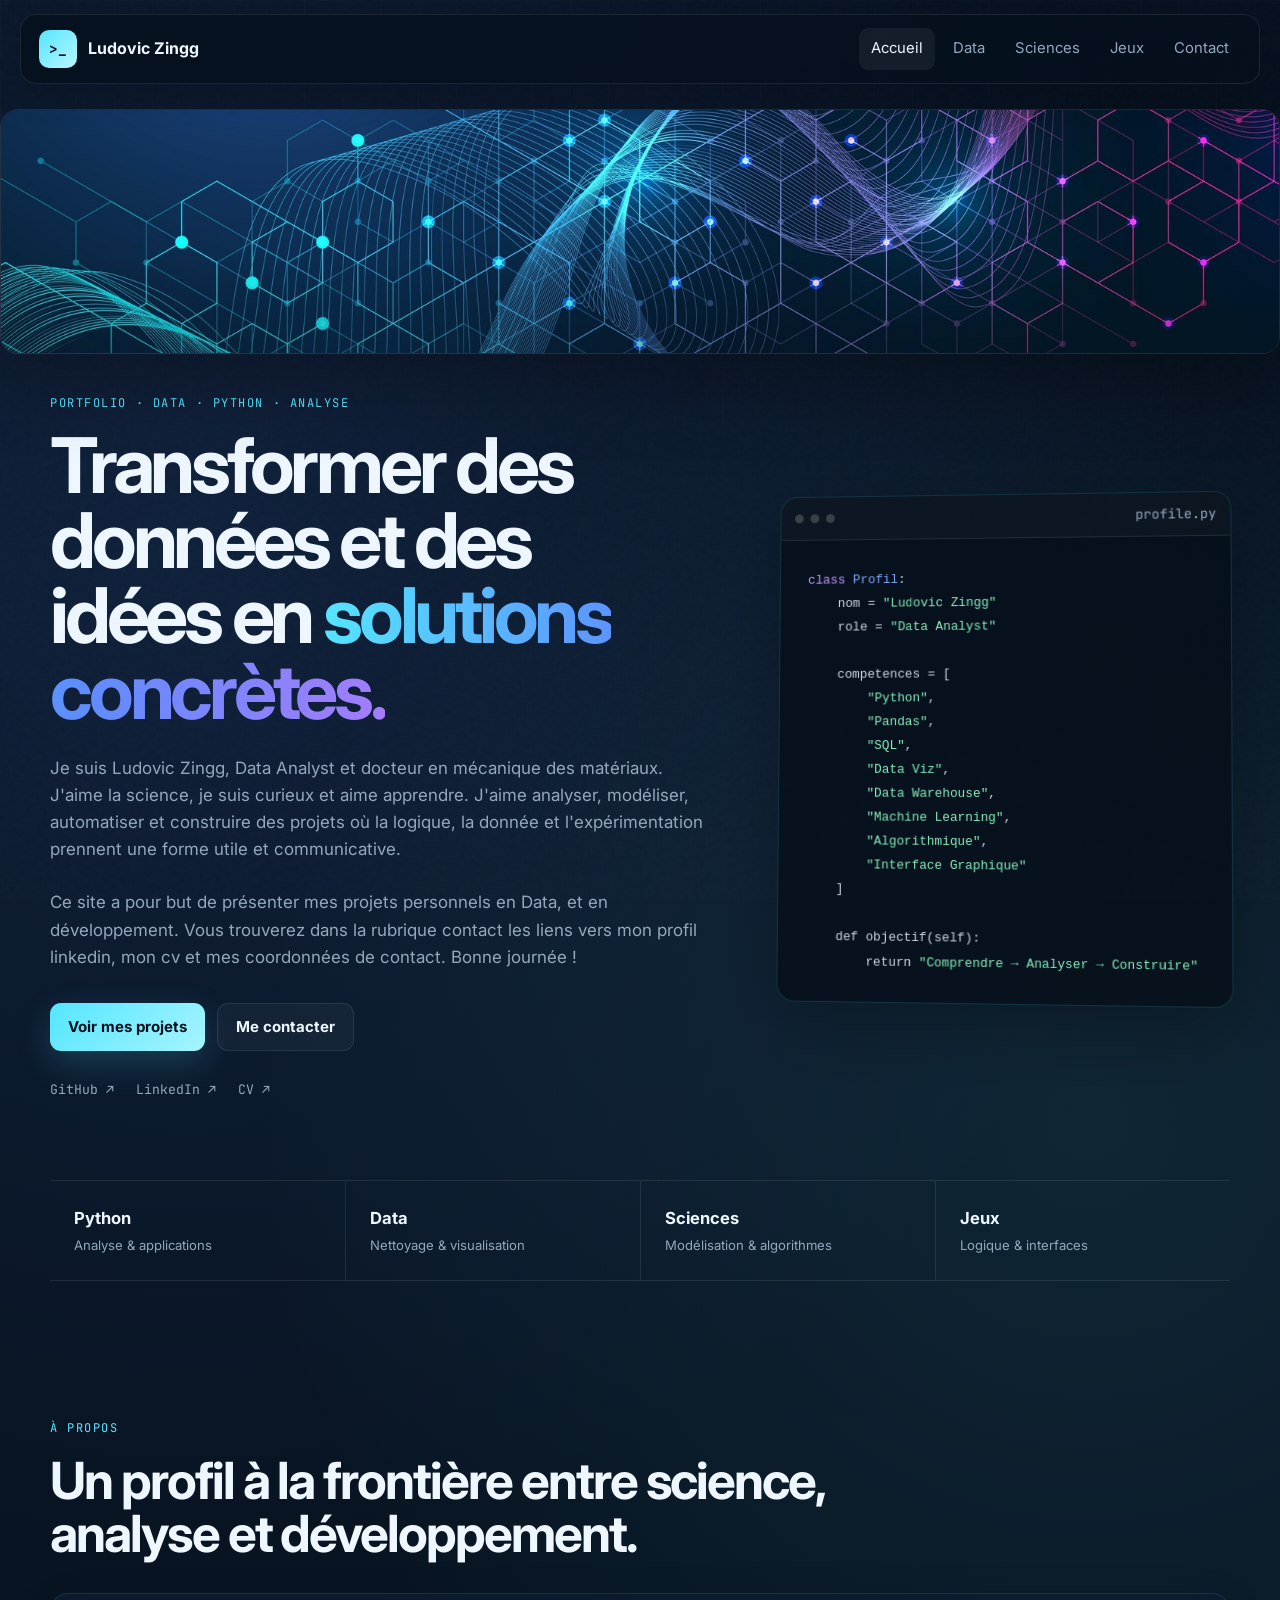
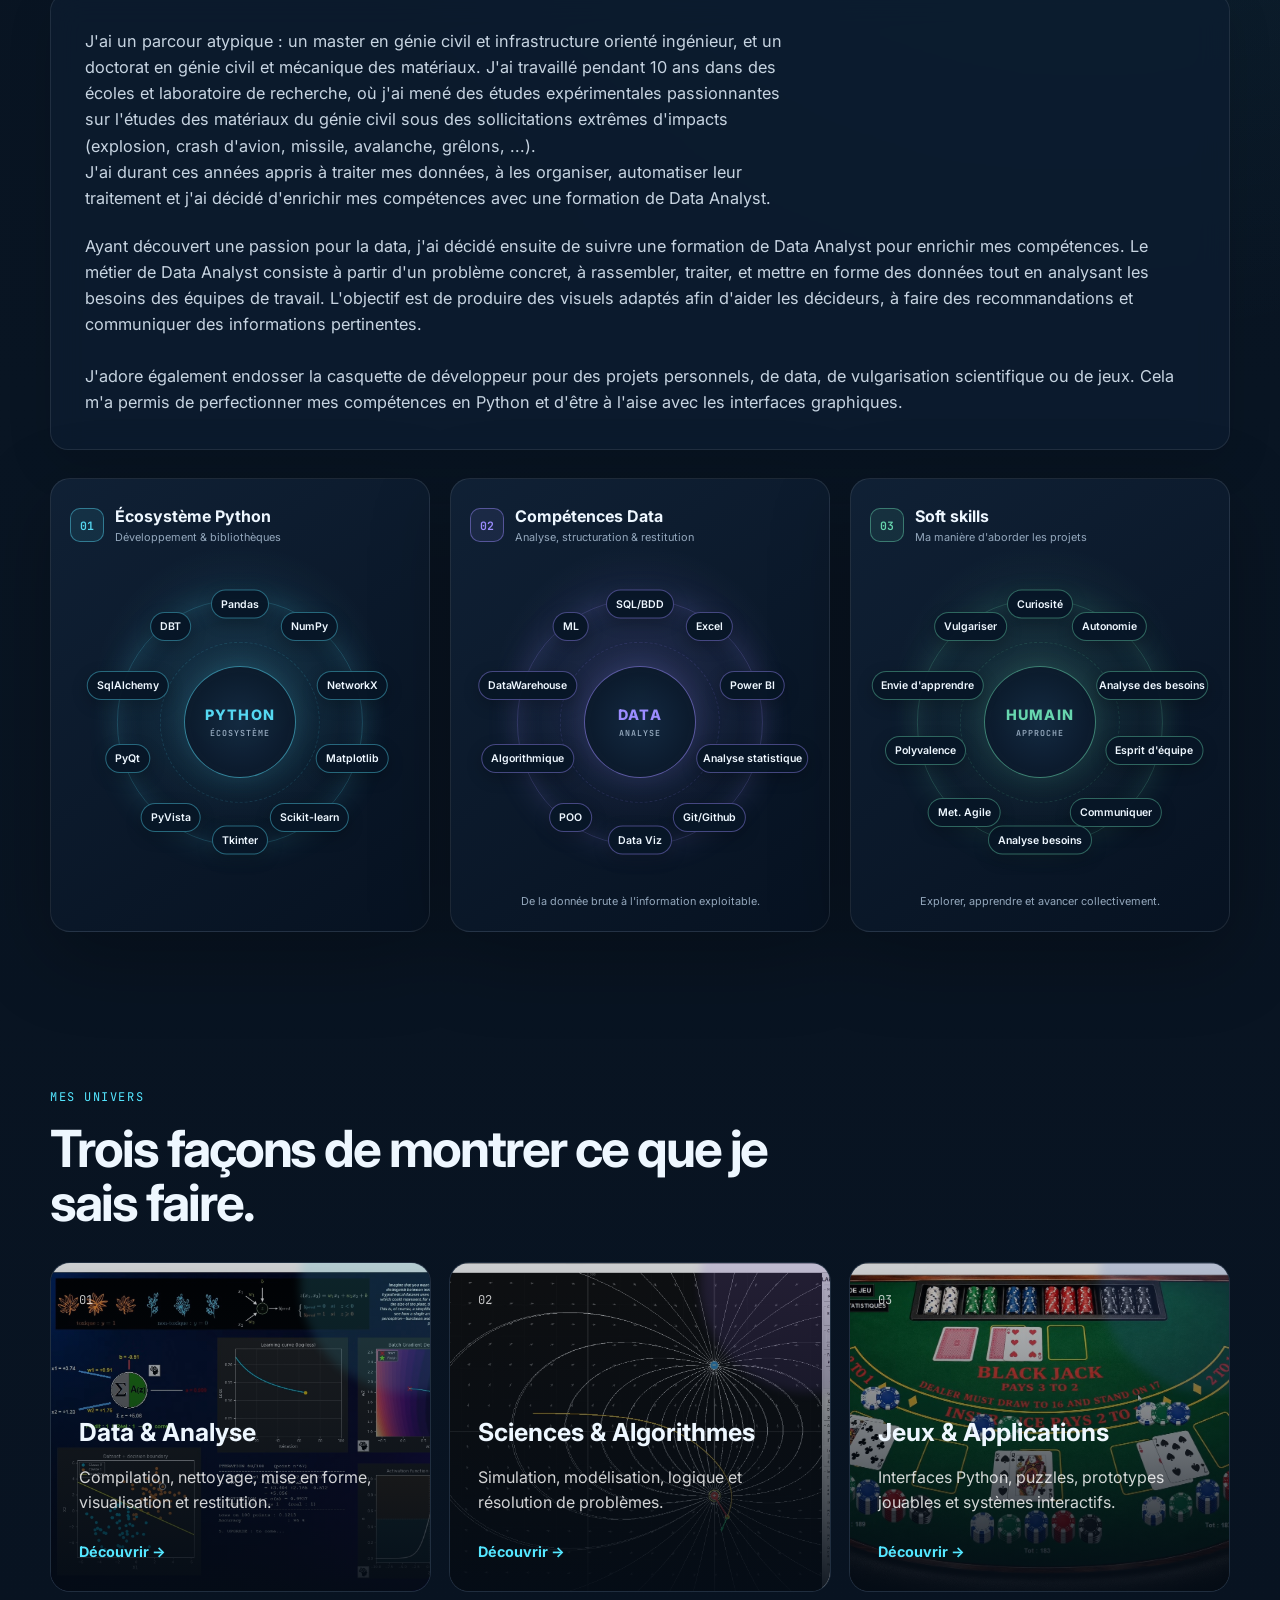
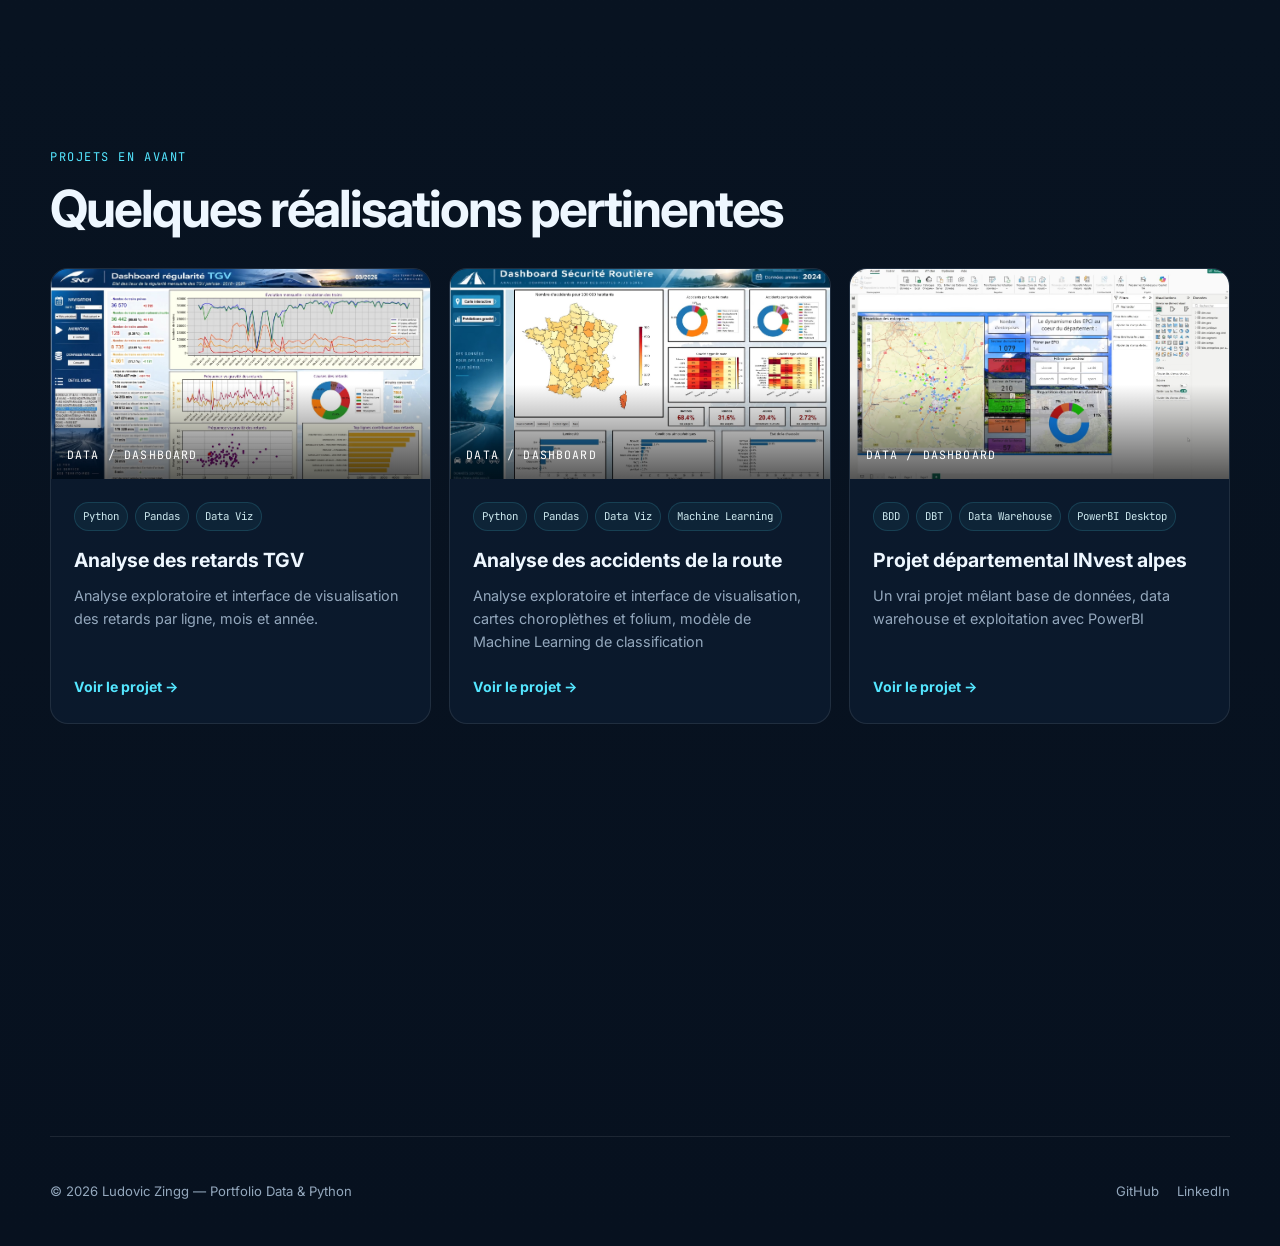
==== index.html @ 93e2326d "Update index.html" ====
<!DOCTYPE html>
<html lang="fr">
<head>
  <meta charset="UTF-8">
  <meta name="viewport" content="width=device-width, initial-scale=1.0">
  <meta name="description" content="Portfolio Data Analyst et développeur Python : projets data, scientifiques et jeux.">
  <title>Ludovic ZINGG | Data Analyst & Docteur en Mécanique des Matériaux</title>
  <link rel="preconnect" href="https://fonts.googleapis.com">
  <link rel="preconnect" href="https://fonts.gstatic.com" crossorigin>
  <link href="https://fonts.googleapis.com/css2?family=Inter:wght@400;500;600;700;800&family=JetBrains+Mono:wght@400;600&display=swap" rel="stylesheet">
  <link rel="stylesheet" href="css/style.css">
  <link rel="stylesheet" href="css/skills-orbits.css">
  <script src="js/script.js" defer></script>
</head>
<body>
  <div class="noise"></div>

  <header class="site-header">
    <a class="brand" href="index.html">
      <span class="brand-mark">&gt;_</span>
      <span>Ludovic Zingg</span>
    </a>

    <button class="menu-toggle" aria-label="Ouvrir le menu" aria-expanded="false">☰</button>

    <nav class="main-nav">
      <a class="active" href="index.html">Accueil</a>
      <a href="data.html">Data</a>
      <a href="sciences.html">Sciences</a>
      <a href="jeux.html">Jeux</a>
      <a href="contact.html">Contact</a>
    </nav>
  </header>

  <main>
    <div class="top-banner container">
        <img src="assets/images/bandeau.jpg"
             alt="Bandeau illustré présentant mes univers">
    </div>
    <section class="hero container reveal">
      <div class="hero-copy">
        <p class="eyebrow">PORTFOLIO · DATA · PYTHON · ANALYSE</p>
        <h1>Transformer des données et des idées en <span class="accent">solutions concrètes.</span></h1>
        <p class="hero-text">
          Je suis Ludovic Zingg, Data Analyst et docteur en mécanique des matériaux. J'aime la science, je suis curieux et aime apprendre. J'aime analyser, modéliser,
          automatiser et construire des projets où la logique, la donnée et l'expérimentation
          prennent une forme utile et communicative.             
        </p>        
        <p class="hero-text">
          Ce site a pour but de présenter mes projets personnels en Data, et en développement. Vous trouverez dans la rubrique contact les liens vers mon 
          profil linkedin, mon cv et mes coordonnées de contact. Bonne journée ! 
        </p>

        <div class="hero-actions">
          <a class="btn btn-primary" href="data.html">Voir mes projets</a>
          <a class="btn btn-secondary" href="contact.html">Me contacter</a>
        </div>

        <div class="quick-links">
          <a href="https://github.com/" target="_blank" rel="noreferrer">GitHub ↗</a>
          <a href="https://www.linkedin.com/" target="_blank" rel="noreferrer">LinkedIn ↗</a>
          <a href="assets/cv/CV_Ludovic_Zingg.pdf" target="_blank">CV ↗</a>
        </div>
      </div>

      <aside class="hero-panel">
        <div class="terminal">
          <div class="terminal-top">
            <span></span><span></span><span></span>
            <small>profile.py</small>
          </div>
          <pre><code><span class="code-purple">class</span> <span class="code-blue">Profil</span>:
    nom = <span class="code-green">"Ludovic Zingg"</span>
    role = <span class="code-green">"Data Analyst"</span>

    competences = [
        <span class="code-green">"Python"</span>,
        <span class="code-green">"Pandas"</span>,
        <span class="code-green">"SQL"</span>,
        <span class="code-green">"Data Viz"</span>,
        <span class="code-green">"Data Warehouse"</span>,
        <span class="code-green">"Machine Learning"</span>,
        <span class="code-green">"Algorithmique"</span>,        
        <span class="code-green">"Interface Graphique"</span>
    ]

    def objectif(self):
        return <span class="code-green">"Comprendre → Analyser → Construire"</span></code></pre>
        </div>
      </aside>
    </section>

    <section class="stats container reveal">
      <div><strong>Python</strong><span>Analyse & applications</span></div>
      <div><strong>Data</strong><span>Nettoyage & visualisation</span></div>
      <div><strong>Sciences</strong><span>Modélisation & algorithmes</span></div>
      <div><strong>Jeux</strong><span>Logique & interfaces</span></div>
    </section>

    <section class="section container reveal">
      <div class="section-heading">
        <p class="eyebrow">À PROPOS</p>
        <h2>Un profil à la frontière entre science, analyse et développement.</h2>
      </div>

      <div class="about-grid">
        <div class="glass-card">
          <p class="hero-text">
          J'ai un parcour atypique : un master en génie civil et infrastructure orienté ingénieur, et un doctorat en génie civil et mécanique des matériaux.
          J'ai travaillé pendant 10 ans dans des écoles et laboratoire de recherche, où j'ai mené des études expérimentales passionnantes sur l'études des matériaux
           du génie civil sous des sollicitations extrêmes d'impacts (explosion, crash d'avion, missile, avalanche, grêlons, ...). <br>
           J'ai durant ces années appris à traiter mes données, à les organiser, automatiser leur traitement et j'ai décidé d'enrichir mes compétences avec une formation 
           de Data Analyst.
          </p>
          <p>
            Ayant découvert une passion pour la data, j'ai décidé ensuite de suivre une formation de Data Analyst pour enrichir mes compétences.
              Le métier de Data Analyst consiste à partir d'un problème concret, à rassembler, traiter, et mettre en forme des données tout en analysant les besoins des
               équipes de travail. 
            L'objectif est de produire des visuels adaptés afin d'aider les décideurs, à faire des recommandations et communiquer des informations pertinentes.<br>
            <br> J'adore également endosser la casquette de développeur pour des projets personnels, de data, de vulgarisation scientifique ou de jeux. Cela m'a permis de perfectionner mes compétences 
            en Python et d'être à l'aise avec les interfaces graphiques.
            
          </p>
        </div>

        <div class="skills-orbits">

          <!-- PÔLE 1 : PYTHON -->
          <article class="skill-orbit-card python-orbit">
            <div class="skill-orbit-heading">
              <span class="skill-orbit-number">01</span>
              <div>
                <h3>Écosystème Python</h3>
                <p>Développement & bibliothèques</p>
              </div>
            </div>

            <div class="skill-orbit" aria-label="Compétences Python disposées autour du cercle">
              <span class="skill-orbit-center">
                <strong>PYTHON</strong>
                <small>ÉCOSYSTÈME</small>
              </span>
              <span class="orbit-skill" style="--angle: 0deg">Pandas</span>
              <span class="orbit-skill" style="--angle: 36deg">NumPy</span>
              <span class="orbit-skill" style="--angle: 72deg">NetworkX</span>
              <span class="orbit-skill" style="--angle: 108deg">Matplotlib</span>
              <span class="orbit-skill" style="--angle: 144deg">Scikit-learn</span>
              <span class="orbit-skill" style="--angle: 180deg">Tkinter</span>
              <span class="orbit-skill" style="--angle: 216deg">PyVista</span>
              <span class="orbit-skill" style="--angle: 252deg">PyQt</span>
              <span class="orbit-skill" style="--angle: 288deg">SqlAlchemy</span>
              <span class="orbit-skill" style="--angle: 324deg">DBT</span>
            </div>

          
          </article>

          <!-- PÔLE 2 : DATA -->
          <article class="skill-orbit-card data-orbit">
            <div class="skill-orbit-heading">
              <span class="skill-orbit-number">02</span>
              <div>
                <h3>Compétences Data</h3>
                <p>Analyse, structuration & restitution</p>
              </div>
            </div>

            <div class="skill-orbit" aria-label="Compétences Data disposées autour du cercle">
              <span class="skill-orbit-center">
                <strong>DATA</strong>
                <small>ANALYSE</small>
              </span>
              <span class="orbit-skill" style="--angle: 0deg">SQL/BDD</span>
              <span class="orbit-skill" style="--angle: 36deg">Excel</span>
              <span class="orbit-skill" style="--angle: 72deg">Power BI</span>
              <span class="orbit-skill" style="--angle: 108deg">Analyse statistique</span>
              <span class="orbit-skill" style="--angle: 144deg">Git/Github</span>
              <span class="orbit-skill" style="--angle: 180deg">Data Viz</span>
              <span class="orbit-skill" style="--angle: 216deg">POO</span>
              <span class="orbit-skill" style="--angle: 252deg">Algorithmique</span>
              <span class="orbit-skill" style="--angle: 288deg">DataWarehouse</span>
              <span class="orbit-skill" style="--angle: 324deg">ML</span>
            </div>

            <p class="skill-orbit-note">De la donnée brute à l'information exploitable.</p>
          </article>

          <!-- PÔLE 3 : SOFT SKILLS -->
          <article class="skill-orbit-card soft-orbit">
            <div class="skill-orbit-heading">
              <span class="skill-orbit-number">03</span>
              <div>
                <h3>Soft skills</h3>
                <p>Ma manière d'aborder les projets</p>
              </div>
            </div>

            <div class="skill-orbit" aria-label="Qualités professionnelles disposées autour du cercle">
              <span class="skill-orbit-center">
                <strong>HUMAIN</strong>
                <small>APPROCHE</small>
              </span>
              <span class="orbit-skill" style="--angle: 0deg">Curiosité</span>
              <span class="orbit-skill" style="--angle: 36deg">Autonomie</span>
              <span class="orbit-skill" style="--angle: 72deg">Analyse des besoins</span>
              <span class="orbit-skill" style="--angle: 104deg">Esprit d'équipe</span>
              <span class="orbit-skill" style="--angle: 140deg">Communiquer</span>
              <span class="orbit-skill" style="--angle: 180deg">Analyse besoins</span>
              <span class="orbit-skill" style="--angle: 220deg">Met. Agile</span>
              <span class="orbit-skill" style="--angle: 256deg">Polyvalence</span>
              <span class="orbit-skill" style="--angle: 288deg">Envie d'apprendre</span>
              <span class="orbit-skill" style="--angle: 324deg">Vulgariser</span>
            </div>

            <p class="skill-orbit-note">Explorer, apprendre et avancer collectivement.</p>
          </article>

        </div>
      </div>
    </section>

    <section class="section container reveal">
      <div class="section-heading split-heading">
        <div>
          <p class="eyebrow">MES UNIVERS</p>
          <h2>Trois façons de montrer ce que je sais faire.</h2>
        </div>
      </div>

      <div class="universe-grid">

          <a class="universe-card data-card" href="data.html#data">
              <img src="assets/images/univers_data.jpg" alt="">

              <span class="card-index">01</span>
              <h3>Data & Analyse</h3>
              <p>Compilation, nettoyage, mise en forme, visualisation et restitution.</p>
              <span class="arrow">Découvrir →</span>
          </a>

          <a class="universe-card science-card" href="sciences.html#projets-sciences">
              <img src="assets/images/univers_science.jpg" alt="">

              <span class="card-index">02</span>
              <h3>Sciences & Algorithmes</h3>
              <p>Simulation, modélisation, logique et résolution de problèmes.</p>
              <span class="arrow">Découvrir →</span>
          </a>

          <a class="universe-card game-card" href="jeux.html">
              <img src="assets/images/univers_jeux.jpg" alt="">

              <span class="card-index">03</span>
              <h3>Jeux & Applications</h3>
              <p>Interfaces Python, puzzles, prototypes jouables et systèmes interactifs.</p>
              <span class="arrow">Découvrir →</span>
          </a>

      </div>
    </section>

    <section class="section container reveal">
      <div class="section-heading">
        <p class="eyebrow">PROJETS EN AVANT</p>
        <h2>Quelques réalisations pertinentes</h2>
      </div>

      <div class="featured-grid">
        <article class="project-card">
          <div class="project-visual">
            <img src="assets/images/retard_tgv.jpg"
                alt="Dashboard d'analyse des retards TGV">
            <span>DATA / DASHBOARD</span>
          </div>
          <div class="project-body">
            <div class="tags"><span>Python</span><span>Pandas</span><span>Data Viz</span></div>
            <h3>Analyse des retards TGV</h3>
            <p>Analyse exploratoire et interface de visualisation des retards par ligne, mois et année.</p>
            <a href="data.html#data_tgv">Voir le projet →</a>
          </div>
        </article>

        <article class="project-card">
          <div class="project-visual">
            <img src="assets/images/securite_routiere.jpg"
                alt="Dashboard d'analyse des accidents de la route">
            <span>DATA / DASHBOARD</span>
          </div>
          <div class="project-body">
            <div class="tags"><span>Python</span><span>Pandas</span><span>Data Viz</span><span>Machine Learning</span></div>
            <h3>Analyse des accidents de la route</h3>
            <p>Analyse exploratoire et interface de visualisation, cartes choroplèthes et folium, modèle de Machine Learning de classification</p>
            <a href="data.html#data_accidents">Voir le projet →</a>
          </div>
        </article>

        <article class="project-card">
          <div class="project-visual">
            <img src="assets/images/invest_alpes.jpg"
                alt="Dashboard projet BI INvest Alps">
            <span>DATA / DASHBOARD</span>
          </div>
          <div class="project-body">
            <div class="tags"><span>BDD</span><span>DBT</span><span>Data Warehouse</span><span>PowerBI Desktop</span></div>
            <h3>Projet départemental INvest alpes</h3>
            <p>Un vrai projet mêlant base de données, data warehouse et exploitation avec PowerBI</p>
            <a href="data.html#data_invest">Voir le projet →</a>
          </div>
        </article>
      </div>
    </section>

    <section class="cta container reveal">
      <div>
        <p class="eyebrow">DISCUTONS</p>
        <h2>Vous cherchez un profil curieux, analytique et à l'aise avec Python ?</h2>
      </div>
      <a class="btn btn-primary" href="contact.html">Prendre contact</a>
    </section>
  </main>

  <footer class="site-footer container">
    <p>© <span id="year"></span> Ludovic Zingg — Portfolio Data & Python</p>
    <div>
      <a href="https://github.com/" target="_blank" rel="noreferrer">GitHub</a>
      <a href="https://www.linkedin.com/" target="_blank" rel="noreferrer">LinkedIn</a>
    </div>
  </footer>
</body>
</html>
---- css/style.css ----
/* =========================================================
   VARIABLES
   ========================================================= */

:root {
    --bg: #07111f;
    --bg-soft: #0b1728;
    --panel: rgba(13, 29, 49, 0.74);
    --panel-strong: #0d1d31;

    --text: #eef7ff;
    --muted: #94a8bd;

    --line: rgba(255, 255, 255, 0.09);

    --cyan: #54e6ff;
    --blue: #5d8dff;
    --purple: #a47cff;
    --green: #80e5b6;

    --shadow: 0 24px 80px rgba(0, 0, 0, 0.28);
}


/* =========================================================
   RESET
   ========================================================= */

* {
    box-sizing: border-box;
}

html {
    scroll-behavior: smooth;
}

body {
    margin: 0;
    min-height: 100vh;

    color: var(--text);

    background:
        radial-gradient(
            circle at 15% 12%,
            rgba(77, 139, 255, 0.12),
            transparent 25%
        ),
        radial-gradient(
            circle at 85% 25%,
            rgba(84, 230, 255, 0.09),
            transparent 24%
        ),
        linear-gradient(
            180deg,
            #07111f 0%,
            #091523 45%,
            #07111f 100%
        );

    font-family: "Inter", sans-serif;
    line-height: 1.6;
}

body::before {
    content: "";

    position: fixed;
    inset: 0;

    pointer-events: none;

    background-image:
        linear-gradient(
            rgba(255, 255, 255, 0.025) 1px,
            transparent 1px
        ),
        linear-gradient(
            90deg,
            rgba(255, 255, 255, 0.025) 1px,
            transparent 1px
        );

    background-size: 38px 38px;

    mask-image:
        linear-gradient(
            to bottom,
            rgba(0, 0, 0, 0.7),
            transparent 80%
        );
}

.noise {
    position: fixed;
    inset: 0;

    opacity: 0.045;

    pointer-events: none;

    background-image:
        url("data:image/svg+xml,%3Csvg viewBox='0 0 180 180' xmlns='http://www.w3.org/2000/svg'%3E%3Cfilter id='n'%3E%3CfeTurbulence type='fractalNoise' baseFrequency='.9' numOctaves='3' stitchTiles='stitch'/%3E%3C/filter%3E%3Crect width='100%25' height='100%25' filter='url(%23n)' opacity='.5'/%3E%3C/svg%3E");
}

a {
    color: inherit;
    text-decoration: none;
}

img {
    max-width: 100%;
    display: block;
}


/* =========================================================
   CONTAINER
   ========================================================= */

.container {
    width: min(1180px, calc(100% - 40px));
    margin-inline: auto;
}


/* =========================================================
   HEADER
   ========================================================= */

.site-header {
    width: min(1240px, calc(100% - 30px));

    margin: 14px auto 0;
    padding: 13px 18px;

    display: flex;
    align-items: center;
    justify-content: space-between;

    position: sticky;
    top: 12px;
    z-index: 100;

    border: 1px solid var(--line);
    border-radius: 16px;

    backdrop-filter: blur(18px);

    background: rgba(6, 16, 29, 0.78);

    box-shadow:
        0 10px 35px rgba(0, 0, 0, 0.16);
}


/* LOGO */

.brand {
    display: flex;
    align-items: center;
    gap: 11px;

    font-weight: 700;
}

.brand-mark {
    width: 38px;
    height: 38px;

    display: grid;
    place-items: center;

    border-radius: 10px;

    color: #07111f;

    background:
        linear-gradient(
            135deg,
            var(--cyan),
            #baf6ff
        );

    font-family: "JetBrains Mono", monospace;
    font-size: 0.9rem;
}


/* NAVIGATION */

.main-nav {
    display: flex;
    align-items: center;
    gap: 6px;
}

.main-nav a {
    padding: 9px 12px;

    border-radius: 9px;

    color: var(--muted);

    font-size: 0.93rem;

    transition: 0.2s ease;
}

.main-nav a:hover,
.main-nav a.active {
    color: var(--text);

    background: rgba(255, 255, 255, 0.06);
}


/* MENU MOBILE */

.menu-toggle {
    display: none;

    border: 0;

    color: var(--text);

    background: transparent;

    font-size: 1.4rem;

    cursor: pointer;
}


/* =========================================================
   HERO
   ========================================================= */

.hero {
    min-height: 78vh;

    display: grid;

    grid-template-columns:
        minmax(0, 1.18fr)
        minmax(0, 0.82fr);

    align-items: center;

    gap: 70px;

    padding-top: 90px;
    padding-bottom: 80px;
}

.hero-copy {
    min-width: 0;
}

.hero h1,
.page-hero h1,
.contact-page h1 {
    margin: 0;

    max-width: 850px;

    font-size: clamp(
        2.9rem,
        6vw,
        5.6rem
    );

    line-height: 0.98;

    letter-spacing: -0.055em;
}

.eyebrow,
.project-number,
.contact-label {
    margin: 0 0 15px;

    color: var(--cyan);

    font-family: "JetBrains Mono", monospace;

    font-size: 0.75rem;

    letter-spacing: 0.13em;

    text-transform: uppercase;
}

.accent {
    color: transparent;

    background:
        linear-gradient(
            90deg,
            var(--cyan),
            var(--blue),
            var(--purple)
        );

    -webkit-background-clip: text;
    background-clip: text;
}

.hero-text {
    max-width: 720px;

    margin: 26px 0 0;

    color: var(--muted);

    font-size: 1.06rem;
}


/* BOUTONS */

.hero-actions {
    display: flex;
    flex-wrap: wrap;

    gap: 12px;

    margin-top: 32px;
}

.btn {
    min-height: 48px;

    padding: 0 18px;

    display: inline-flex;

    align-items: center;
    justify-content: center;

    border-radius: 11px;

    font-weight: 700;

    font-size: 0.94rem;

    transition: 0.2s ease;
}

.btn:hover {
    transform: translateY(-2px);
}

.btn-primary {
    color: #06111e;

    background:
        linear-gradient(
            135deg,
            var(--cyan),
            #a7f4ff
        );

    box-shadow:
        0 12px 35px rgba(84, 230, 255, 0.18);
}

.btn-secondary {
    color: var(--text);

    border: 1px solid var(--line);

    background:
        rgba(255, 255, 255, 0.035);
}


/* LIENS */

.quick-links {
    display: flex;
    flex-wrap: wrap;

    gap: 22px;

    margin-top: 28px;

    color: var(--muted);

    font-family: "JetBrains Mono", monospace;

    font-size: 0.82rem;
}

.quick-links a:hover {
    color: var(--cyan);
}


/* =========================================================
   TERMINAL
   ========================================================= */

.hero-panel {
    min-width: 0;

    perspective: 1200px;
}

.terminal {
    overflow: hidden;

    border: 1px solid rgba(84, 230, 255, 0.16);

    border-radius: 18px;

    background:
        rgba(5, 14, 25, 0.82);

    box-shadow: var(--shadow);

    transform:
        rotateY(-4deg)
        rotateX(2deg);
}

.terminal-top {
    height: 44px;

    display: flex;
    align-items: center;

    gap: 7px;

    padding: 0 14px;

    border-bottom: 1px solid var(--line);

    background:
        rgba(255, 255, 255, 0.025);
}

.terminal-top span {
    width: 9px;
    height: 9px;

    border-radius: 50%;

    background:
        rgba(255, 255, 255, 0.18);
}

.terminal-top small {
    margin-left: auto;

    color: var(--muted);

    font-family: "JetBrains Mono", monospace;
}

.terminal pre {
    margin: 0;

    padding: 28px;

    overflow-x: auto;

    color: #cad7e5;

    font-family: "JetBrains Mono", monospace;

    font-size: 0.8rem;

    line-height: 1.8;
}

.code-purple {
    color: #c39cff;
}

.code-blue {
    color: #7ea9ff;
}

.code-green {
    color: #87eebc;
}


/* =========================================================
   STATS
   ========================================================= */

.stats {
    display: grid;

    grid-template-columns:
        repeat(4, 1fr);

    margin-bottom: 60px;

    border-top: 1px solid var(--line);
    border-bottom: 1px solid var(--line);
}

.stats div {
    padding: 24px;
}

.stats div + div {
    border-left: 1px solid var(--line);
}

.stats strong,
.stats span {
    display: block;
}

.stats strong {
    font-size: 1.04rem;
}

.stats span {
    margin-top: 4px;

    color: var(--muted);

    font-size: 0.82rem;
}


/* =========================================================
   SECTIONS
   ========================================================= */

.section {
    padding-top: 78px;
    padding-bottom: 78px;
}

.section-heading {
    margin-bottom: 32px;
}

.section-heading h2,
.cta h2 {
    margin: 0;

    max-width: 800px;

    font-size:
        clamp(2rem, 4vw, 3.5rem);

    line-height: 1.05;

    letter-spacing: -0.04em;
}


/* =========================================================
   ABOUT
   ========================================================= */

/*
    IMPORTANT :

    about-grid = deux colonnes :

    [ glass-card ] [ skills-card ]

    Mais à l'intérieur de glass-card,
    les paragraphes restent en bloc verticalement.
*/

.about-grid {
    display: grid;

    grid-template-columns:
        minmax(0, 1.1fr)
        minmax(0, 0.9fr);

    gap: 18px;

    align-items: stretch;
}


/* BLOC TEXTE */

.glass-card {
    min-width: 0;

    min-height: 250px;

    padding: 34px;

    display: block;

    border-radius: 18px;

    border: 1px solid var(--line);

    background:
        var(--panel);

    backdrop-filter: blur(16px);

    box-shadow:
        0 14px 45px rgba(0, 0, 0, 0.12);
}


/*
    Très important :
    les paragraphes sont des blocs indépendants.
*/

.glass-card p {
    display: block;

    width: 100%;

    margin: 0;

    color: #c7d4e1;

    font-size: 1.02rem;
}


/*
    Espacement entre les deux paragraphes.
*/

.glass-card p + p {
    margin-top: 22px;
}


/* COMPETENCES */

.skills-card {
    min-width: 0;

    padding: 25px;

    display: flex;

    flex-wrap: wrap;

    align-content: center;

    gap: 9px;

    border-radius: 18px;

    border: 1px solid var(--line);

    background:
        var(--panel);

    backdrop-filter: blur(16px);

    box-shadow:
        0 14px 45px rgba(0, 0, 0, 0.12);
}

.skills-card span {
    padding: 8px 11px;

    border: 1px solid rgba(84, 230, 255, 0.14);

    border-radius: 999px;

    color: #cce8ee;

    background:
        rgba(84, 230, 255, 0.055);

    font-family:
        "JetBrains Mono",
        monospace;

    font-size: 0.76rem;
}



/* =========================================================
   UNIVERS
   ========================================================= */

.universe-grid {
    display: grid;

    grid-template-columns:
        repeat(3, minmax(0, 1fr));

    gap: 18px;
}

.universe-card {
    min-height: 330px;

    padding: 28px;

    display: flex;

    flex-direction: column;

    position: relative;

    isolation: isolate;

    overflow: hidden;

    border: 1px solid var(--line);

    border-radius: 20px;

    background: var(--panel);

    transition:
        transform 0.25s ease,
        border-color 0.25s ease;
}

/* IMAGE DE FOND */

.universe-card > img {
    position: absolute;

    inset: 0;

    z-index: -2;

    width: 100%;
    height: 100%;

    object-fit: cover;
    object-position: center;

    transition: transform 0.45s ease;
}

/* HALO COLORÉ */

.universe-card::before {
    content: "";

    position: absolute;

    width: 220px;
    height: 220px;

    right: -90px;
    top: -90px;

    z-index: -1;

    border-radius: 50%;

    filter: blur(5px);

    opacity: 0.18;
}

.data-card::before {
    background: var(--cyan);
}

.science-card::before {
    background: var(--purple);
}

.game-card::before {
    background: var(--blue);
}

/* DÉGRADÉ SOMBRE */

.universe-card::after {
    content: "";

    position: absolute;

    inset: 0;

    z-index: -1;

    background: linear-gradient(
        to bottom,
        rgba(4, 12, 22, 0.20),
        rgba(4, 12, 22, 0.48) 45%,
        rgba(4, 12, 22, 0.94)
    );

    pointer-events: none;
}

/* SURVOL */

.universe-card:hover {
    transform: translateY(-5px);

    border-color:
        rgba(84, 230, 255, 0.28);
}

.universe-card:hover > img {
    transform: scale(1.05);
}

/* TEXTES */

.card-index {
    color: rgba(255, 255, 255, 0.75);

    font-family:
        "JetBrains Mono",
        monospace;

    font-size: 0.76rem;
}

.universe-card h3 {
    margin: auto 0 12px;

    font-size: 1.55rem;
}

.universe-card p {
    margin: 0;

    color: rgba(255, 255, 255, 0.82);
}

.arrow {
    margin-top: 24px;

    color: var(--cyan);

    font-size: 0.9rem;

    font-weight: 700;
}


/* =========================================================
   PROJETS EN AVANT
   ========================================================= */

.featured-grid {
    display: grid;

    grid-template-columns:
        repeat(3, minmax(0, 1fr));

    gap: 18px;
}

.project-card {
    min-width: 0;

    overflow: hidden;

    border: 1px solid var(--line);

    border-radius: 18px;

    background:
        var(--panel);
}


/* VISUEL */

/* VISUEL */

.project-visual {
    position: relative;
    width: 100%;
    height: 210px;
    overflow: hidden;
    padding: 0;
    background-color: #0d1d31;
}

/* Image du projet */
.project-visual img {
    position: absolute;
    inset: 0;

    width: 100%;
    height: 100%;

    object-fit: cover;
    object-position: center;

    transition: transform 0.4s ease;
}

/* Zoom au survol */
.project-card:hover .project-visual img {
    transform: scale(1.05);
}

/* Dégradé pour rendre le texte lisible */
.project-visual::after {
    content: "";

    position: absolute;
    inset: 0;

    background: linear-gradient(
        to top,
        rgba(0, 0, 0, 0.65),
        transparent 45%
    );

    pointer-events: none;
}

/* Texte superposé */
.project-visual span {
    position: absolute;
    z-index: 2;

    bottom: 14px;
    left: 16px;

    color: white;

    font-family: "JetBrains Mono", monospace;
    font-size: 0.72rem;
    letter-spacing: 0.1em;
}


/* CORPS CARTE */

.project-body {
    padding: 23px;
}

.project-body h3 {
    margin: 14px 0 8px;

    font-size: 1.22rem;
}

.project-body p {
    min-height: 74px;

    margin: 0;

    color: var(--muted);

    font-size: 0.9rem;
}

.project-body > a {
    display: inline-block;

    margin-top: 18px;

    color: var(--cyan);

    font-weight: 700;

    font-size: 0.88rem;
}


/* TAGS */

.tags {
    display: flex;

    flex-wrap: wrap;

    gap: 7px;
}

.tags span {
    padding: 5px 8px;

    border: 1px solid rgba(84, 230, 255, 0.14);

    border-radius: 999px;

    color: #cce8ee;

    background:
        rgba(84, 230, 255, 0.055);

    font-family:
        "JetBrains Mono",
        monospace;

    font-size: 0.67rem;
}

.large-tags {
    max-width: 360px;

    justify-content: flex-end;
}

.large-tags span {
    padding: 7px 10px;

    font-size: 0.72rem;
}


/* =========================================================
   CTA
   ========================================================= */

.cta {
    margin-top: 30px;
    margin-bottom: 70px;

    padding: 45px;

    display: flex;

    align-items: flex-end;

    justify-content: space-between;

    gap: 30px;

    border: 1px solid rgba(84, 230, 255, 0.15);

    border-radius: 22px;

    background:
        radial-gradient(
            circle at 90% 0,
            rgba(84, 230, 255, 0.16),
            transparent 26%
        ),
        var(--panel);
}


/* =========================================================
   PAGE HERO
   ========================================================= */

.page-hero {
    padding-top: 110px;
    padding-bottom: 65px;

    border-bottom: 1px solid var(--line);
}

.page-hero h1 {
    font-size:
        clamp(3.2rem, 7vw, 6.4rem);
}

.page-hero > p:last-child {
    max-width: 760px;

    margin: 24px 0 0;

    color: var(--muted);

    font-size: 1.05rem;
}


/* =========================================================
   DETAILS PROJETS
   ========================================================= */

.project-detail {
    margin-bottom: 38px;

    padding: 34px;

    border: 1px solid var(--line);

    border-radius: 22px;

    background:
        rgba(9, 23, 39, 0.68);

    box-shadow:
        0 18px 55px rgba(0, 0, 0, 0.14);
}

.project-detail-head {
    display: flex;

    align-items: flex-end;

    justify-content: space-between;

    gap: 30px;

    margin-bottom: 28px;
}

.project-detail h2 {
    margin: 0;

    font-size:
        clamp(1.8rem, 4vw, 3rem);

    letter-spacing: -0.035em;
}

.lead {
    max-width: 760px;

    margin: 13px 0 0;

    color: var(--muted);
}


/* =========================================================
   VIDEO
   ========================================================= */



.video-shell {
    width: 100%;
    overflow: hidden;

    margin: 18px 0 28px;

    border: 1px solid var(--line);
    border-radius: 16px;

    background: #05101c;
}

.video-label {
    padding: 11px 14px;

    border-bottom: 1px solid var(--line);

    color: var(--muted);

    font-family: "JetBrains Mono", monospace;

    font-size: 0.7rem;

    letter-spacing: 0.09em;
}

/* Conteneur de la vidéo */
.video-placeholder {
    width: 100%;

    padding: 0;

    background: #000;
}

/* Lecteur YouTube */
.video-placeholder iframe {
    display: block;

    width: 100%;
    aspect-ratio: 16 / 9;

    height: auto;

    border: 0;
}

/* Vidéos sans iframe : emplacement temporaire */
.video-placeholder > div:not(:has(iframe)) {
    min-height: 300px;

    display: grid;

    place-items: center;

    text-align: center;

    padding: 30px;

    background:
        radial-gradient(
            circle at center,
            rgba(84, 230, 255, 0.12),
            transparent 25%
        ),
        linear-gradient(
            135deg,
            #07111f,
            #0d1c31
        );
}

/* Variante pour les jeux */
.game-video {
    background:
        radial-gradient(
            circle at center,
            rgba(93, 141, 255, 0.18),
            transparent 25%
        ),
        linear-gradient(
            135deg,
            #07111f,
            #0d1c31
        );
}

.compact-video .video-placeholder {
    min-height: 0;
}


/* =========================================================
   COLONNES DESCRIPTIONS PROJET
   ========================================================= */

.project-columns {
    display: grid;

    grid-template-columns:
        repeat(2, minmax(0, 1fr));

    gap: 14px;
}

.content-block {
    min-width: 0;

    padding: 24px;

    border-radius: 14px;

    border: 1px solid var(--line);

    background:
        var(--panel);

    backdrop-filter: blur(16px);

    box-shadow:
        0 14px 45px rgba(0, 0, 0, 0.12);
}

.content-block h3 {
    margin: 0 0 10px;

    font-size: 1rem;
}

.content-block p,
.content-block li {
    color: var(--muted);

    font-size: 0.9rem;
}

.content-block p {
    margin: 0;
}

.content-block ul {
    margin: 0;

    padding-left: 19px;
}

.project-links {
    display: flex;

    gap: 10px;

    margin-top: 24px;
}


/* =========================================================
   CONTACT
   ========================================================= */

.contact-page {
    min-height:
        calc(100vh - 180px);

    padding-top: 110px;
    padding-bottom: 80px;
}

.contact-page h1 {
    font-size:
        clamp(3rem, 7vw, 5.8rem);
}

.contact-grid {
    display: grid;

    grid-template-columns:
        repeat(2, minmax(0, 1fr));

    gap: 15px;

    margin-top: 60px;
}

.contact-card {
    min-height: 180px;

    padding: 26px;

    display: flex;

    flex-direction: column;

    border: 1px solid var(--line);

    border-radius: 18px;

    background:
        var(--panel);

    backdrop-filter: blur(16px);

    box-shadow:
        0 14px 45px rgba(0, 0, 0, 0.12);

    transition: 0.2s ease;
}

.contact-card:hover {
    transform: translateY(-4px);

    border-color:
        rgba(84, 230, 255, 0.26);
}

.contact-card strong {
    margin: auto 0 8px;

    font-size: 1.05rem;
}

.contact-card > span:last-child {
    color: var(--muted);

    font-size: 0.86rem;
}

.contact-note {
    display: flex;

    align-items: center;

    gap: 11px;

    margin-top: 24px;

    color: var(--muted);

    font-size: 0.9rem;
}

.contact-note p {
    margin: 0;
}

.pulse-dot {
    width: 10px;
    height: 10px;

    flex-shrink: 0;

    border-radius: 50%;

    background: var(--green);

    box-shadow:
        0 0 0 0 rgba(128, 229, 182, 0.5);

    animation:
        pulse 2s infinite;
}

@keyframes pulse {

    70% {
        box-shadow:
            0 0 0 10px
            rgba(128, 229, 182, 0);
    }

    100% {
        box-shadow:
            0 0 0 0
            rgba(128, 229, 182, 0);
    }
}


/* =========================================================
   FOOTER
   ========================================================= */

.site-footer {
    min-height: 110px;

    display: flex;

    align-items: center;

    justify-content: space-between;

    gap: 20px;

    border-top: 1px solid var(--line);

    color: var(--muted);

    font-size: 0.82rem;
}

.site-footer p {
    margin: 0;
}

.site-footer div {
    display: flex;

    gap: 18px;
}

.site-footer a:hover {
    color: var(--cyan);
}


/* =========================================================
   ANIMATIONS
   ========================================================= */

.reveal {
    opacity: 0;

    transform:
        translateY(20px);

    transition:
        opacity 0.65s ease,
        transform 0.65s ease;
}

.reveal.visible {
    opacity: 1;

    transform: none;
}

@media (prefers-reduced-motion: reduce) {

    * {
        scroll-behavior: auto !important;

        animation: none !important;

        transition: none !important;
    }

    .reveal {
        opacity: 1;

        transform: none;
    }
}


/* =========================================================
   TABLET
   ========================================================= */

@media (max-width: 900px) {

    /* MENU */

    .menu-toggle {
        display: block;
    }

    .main-nav {
        display: none;

        position: absolute;

        left: 0;
        right: 0;

        top:
            calc(100% + 8px);

        padding: 10px;

        flex-direction: column;

        align-items: stretch;

        border: 1px solid var(--line);

        border-radius: 14px;

        background:
            rgba(6, 16, 29, 0.96);
    }

    .main-nav.open {
        display: flex;
    }


    /* HERO */

    .hero {
        grid-template-columns: 1fr;

        gap: 45px;

        padding-top: 70px;
    }

    .terminal {
        transform: none;
    }


    /* STATS */

    .stats {
        grid-template-columns:
            repeat(2, 1fr);
    }

    .stats div:nth-child(3) {
        border-left: 0;

        border-top:
            1px solid var(--line);
    }

    .stats div:nth-child(4) {
        border-top:
            1px solid var(--line);
    }


    /* ABOUT */

    .about-grid {
        grid-template-columns: 1fr;
    }


    /* UNIVERS */

    .universe-grid {
        grid-template-columns: 1fr;
    }

    .universe-card {
        min-height: 250px;
    }


    /* FEATURED */

    .featured-grid {
        grid-template-columns: 1fr;
    }


    /* PROJECT */

    .project-detail-head {
        align-items: flex-start;

        flex-direction: column;
    }

    .large-tags {
        justify-content: flex-start;
    }


    /* CTA */

    .cta {
        align-items: flex-start;

        flex-direction: column;
    }
}


/* =========================================================
   MOBILE
   ========================================================= */

@media (max-width: 650px) {

    .container {
        width:
            min(
                calc(100% - 24px),
                1180px
            );
    }

    .site-header {
        width:
            calc(100% - 16px);
    }


    /* HERO */

    .hero {
        min-height: auto;

        padding-top: 58px;
    }

    .hero h1,
    .page-hero h1,
    .contact-page h1 {
        font-size:
            clamp(
                2.5rem,
                13vw,
                4rem
            );
    }


    /* STATS */

    .stats {
        grid-template-columns: 1fr;
    }

    .stats div + div {
        border-left: 0;

        border-top:
            1px solid var(--line);
    }


    /* ABOUT */

    .glass-card,
    .skills-card {
        padding: 24px;
    }


    /* PROJECT */

    .project-columns {
        grid-template-columns: 1fr;
    }

    .project-detail {
        padding: 20px;
    }


    /* VIDEO */

    .video-placeholder {
        min-height: 220px;
    }


    /* CONTACT */

    .contact-grid {
        grid-template-columns: 1fr;
    }


    /* CTA */

    .cta {
        padding: 28px;
    }


    /* FOOTER */

    .site-footer {
        padding: 30px 0;

        align-items: flex-start;

        flex-direction: column;
    }
}

/* =========================================================
   BANDEAU ILLUSTRÉ
   ========================================================= */

.top-banner {
    position: relative;
    width: 100%;
    height: clamp(160px, 22vw, 245px);
    margin: 25px auto 0;
    overflow: hidden;
    border: 1px solid var(--line);
    border-radius: 18px;
    box-shadow: var(--shadow);
}

.top-banner img {
    display: block;
    width: 100%;
    height: 100%;
    object-fit: cover;
    object-position: center;
}

/* Fondu léger en bas du bandeau */
.top-banner::after {
    content: "";
    position: absolute;
    inset: 0;
    background: linear-gradient(
        to bottom,
        transparent 60%,
        rgba(6, 16, 29, 0.3)
    );
    pointer-events: none;
}

/* Réduction de l'espace avant le titre */
.top-banner + .hero {
    padding-top: 40px;
}

/* Version mobile */
@media (max-width: 650px) {
    .top-banner {
        height: 125px;
        margin-top: 15px;
        border-radius: 12px;
    }

    .top-banner + .hero {
        padding-top: 30px;
    }
}
---- css/skills-orbits.css ----
/*
 * Trois pôles de compétences en orbite
 * Feuille complémentaire : ne remplace pas css/style.css
 */

.about-grid {
    display: grid;
    grid-template-columns: minmax(0, 1fr);
    gap: 28px;
}

.about-grid > .glass-card {
    width: 100%;
}

.skills-orbits {
    display: grid;
    grid-template-columns: repeat(3, minmax(0, 1fr));
    align-items: stretch;
    gap: 20px;
    width: 100%;
}

.skill-orbit-card {
    --orbit-color: #55d8f2;
    --orbit-glow: rgba(85, 216, 242, 0.18);

    position: relative;
    display: flex;
    flex-direction: column;
    min-width: 0;
    padding: 22px 16px 18px;
    overflow: hidden;
    border: 1px solid var(--line, rgba(120, 160, 200, 0.22));
    border-radius: 20px;
    background:
        radial-gradient(circle at 50% 47%, var(--orbit-glow), transparent 48%),
        linear-gradient(145deg, rgba(17, 34, 55, 0.92), rgba(7, 18, 33, 0.94));
    box-shadow: var(--shadow, 0 16px 40px rgba(0, 0, 0, 0.22));
}

.python-orbit {
    --orbit-color: #55d8f2;
    --orbit-glow: rgba(85, 216, 242, 0.16);
}

.data-orbit {
    --orbit-color: #9b8cff;
    --orbit-glow: rgba(155, 140, 255, 0.17);
}

.soft-orbit {
    --orbit-color: #67d6ae;
    --orbit-glow: rgba(103, 214, 174, 0.15);
}

.skill-orbit-heading {
    display: flex;
    align-items: center;
    gap: 11px;
    min-height: 48px;
    margin: 0 3px 8px;
}

.skill-orbit-number {
    display: grid;
    place-items: center;
    flex: 0 0 34px;
    width: 34px;
    height: 34px;
    color: var(--orbit-color);
    border: 1px solid color-mix(in srgb, var(--orbit-color) 45%, transparent);
    border-radius: 10px;
    background: color-mix(in srgb, var(--orbit-color) 9%, transparent);
    font: 600 0.72rem/1 "JetBrains Mono", monospace;
}

.skill-orbit-heading h3 {
    margin: 0;
    color: var(--text, #edf5ff);
    font-size: 1rem;
    line-height: 1.3;
}

.skill-orbit-heading p {
    margin: 3px 0 0;
    color: var(--muted, #9aabc0);
    font-size: 0.68rem;
    line-height: 1.35;
}

.skill-orbit {
    position: relative;
    width: 100%;
    max-width: 330px;
    aspect-ratio: 1;
    margin: 0 auto;
    isolation: isolate;
}

.skill-orbit::before,
.skill-orbit::after {
    content: "";
    position: absolute;
    z-index: -1;
    top: 50%;
    left: 50%;
    border: 1px solid color-mix(in srgb, var(--orbit-color) 25%, transparent);
    border-radius: 50%;
    transform: translate(-50%, -50%);
    pointer-events: none;
}

.skill-orbit::before {
    width: 74%;
    height: 74%;
    box-shadow: 0 0 30px var(--orbit-glow), inset 0 0 25px var(--orbit-glow);
}

.skill-orbit::after {
    width: 48%;
    height: 48%;
    border-style: dashed;
    opacity: 0.55;
}

.skill-orbit-center {
    position: absolute;
    top: 50%;
    left: 50%;
    display: flex;
    flex-direction: column;
    align-items: center;
    justify-content: center;
    width: 112px;
    height: 112px;
    padding: 10px;
    color: var(--orbit-color);
    text-align: center;
    border: 1px solid color-mix(in srgb, var(--orbit-color) 55%, transparent);
    border-radius: 50%;
    background: radial-gradient(circle, rgba(20, 42, 65, 0.98), rgba(7, 19, 34, 0.98));
    box-shadow: 0 0 28px var(--orbit-glow), inset 0 0 20px rgba(255, 255, 255, 0.025);
    transform: translate(-50%, -50%);
}

.skill-orbit-center strong {
    font: 800 0.9rem/1.2 "Inter", sans-serif;
    letter-spacing: 0.08em;
}

.skill-orbit-center small {
    margin-top: 5px;
    color: var(--muted, #9aabc0);
    font: 600 0.52rem/1.2 "JetBrains Mono", monospace;
    letter-spacing: 0.12em;
}

.orbit-skill {
    position: absolute;
    top: 50%;
    left: 50%;
    z-index: 2;
    display: inline-flex;
    align-items: center;
    justify-content: center;
    min-height: 29px;
    max-width: 112px;
    padding: 6px 9px;
    color: var(--text, #edf5ff);
    text-align: center;
    white-space: nowrap;
    border: 1px solid color-mix(in srgb, var(--orbit-color) 42%, transparent);
    border-radius: 999px;
    background: rgba(8, 22, 39, 0.96);
    box-shadow: 0 5px 16px rgba(0, 0, 0, 0.22);
    font-size: 0.66rem;
    font-weight: 600;
    line-height: 1.1;
    transform:
        translate(-50%, -50%)
        rotate(var(--angle))
        translateY(-118px)
        rotate(calc(-1 * var(--angle)));
    transition:
        color 180ms ease,
        background 180ms ease,
        border-color 180ms ease,
        box-shadow 180ms ease;
}

.orbit-skill:hover {
    color: var(--orbit-color);
    border-color: var(--orbit-color);
    background: rgba(13, 35, 56, 0.99);
    box-shadow: 0 0 18px var(--orbit-glow);
}

.skill-orbit-footer {
    display: flex;
    flex-wrap: wrap;
    justify-content: center;
    gap: 6px;
    margin: 3px 0 0;
}

.skill-orbit-footer span {
    padding: 5px 8px;
    color: var(--muted, #9aabc0);
    border: 1px solid rgba(140, 170, 200, 0.18);
    border-radius: 999px;
    background: rgba(255, 255, 255, 0.035);
    font-size: 0.61rem;
    line-height: 1.2;
}

.skill-orbit-note {
    margin: 7px 0 3px;
    color: var(--muted, #9aabc0);
    text-align: center;
    font-size: 0.68rem;
    line-height: 1.45;
}

@media (max-width: 1120px) {
    .skills-orbits {
        grid-template-columns: repeat(2, minmax(0, 1fr));
    }

    .skill-orbit-card:last-child {
        grid-column: 1 / -1;
        width: min(100%, 440px);
        justify-self: center;
    }
}

@media (max-width: 720px) {
    .skills-orbits {
        grid-template-columns: minmax(0, 1fr);
        gap: 15px;
    }

    .skill-orbit-card:last-child {
        grid-column: auto;
        width: 100%;
    }

    .skill-orbit-card {
        padding: 18px 13px 16px;
    }

    .skill-orbit {
        max-width: 320px;
    }

    .orbit-skill {
        transform:
            translate(-50%, -50%)
            rotate(var(--angle))
            translateY(-112px)
            rotate(calc(-1 * var(--angle)));
        font-size: 0.64rem;
    }
}

@media (max-width: 380px) {
    .skill-orbit {
        max-width: 290px;
    }

    .orbit-skill {
        max-width: 100px;
        min-height: 27px;
        padding: 5px 7px;
        font-size: 0.59rem;
        transform:
            translate(-50%, -50%)
            rotate(var(--angle))
            translateY(-103px)
            rotate(calc(-1 * var(--angle)));
    }

    .skill-orbit-center {
        width: 100px;
        height: 100px;
    }
}

@media (prefers-reduced-motion: reduce) {
    .orbit-skill {
        transition: none;
    }
}
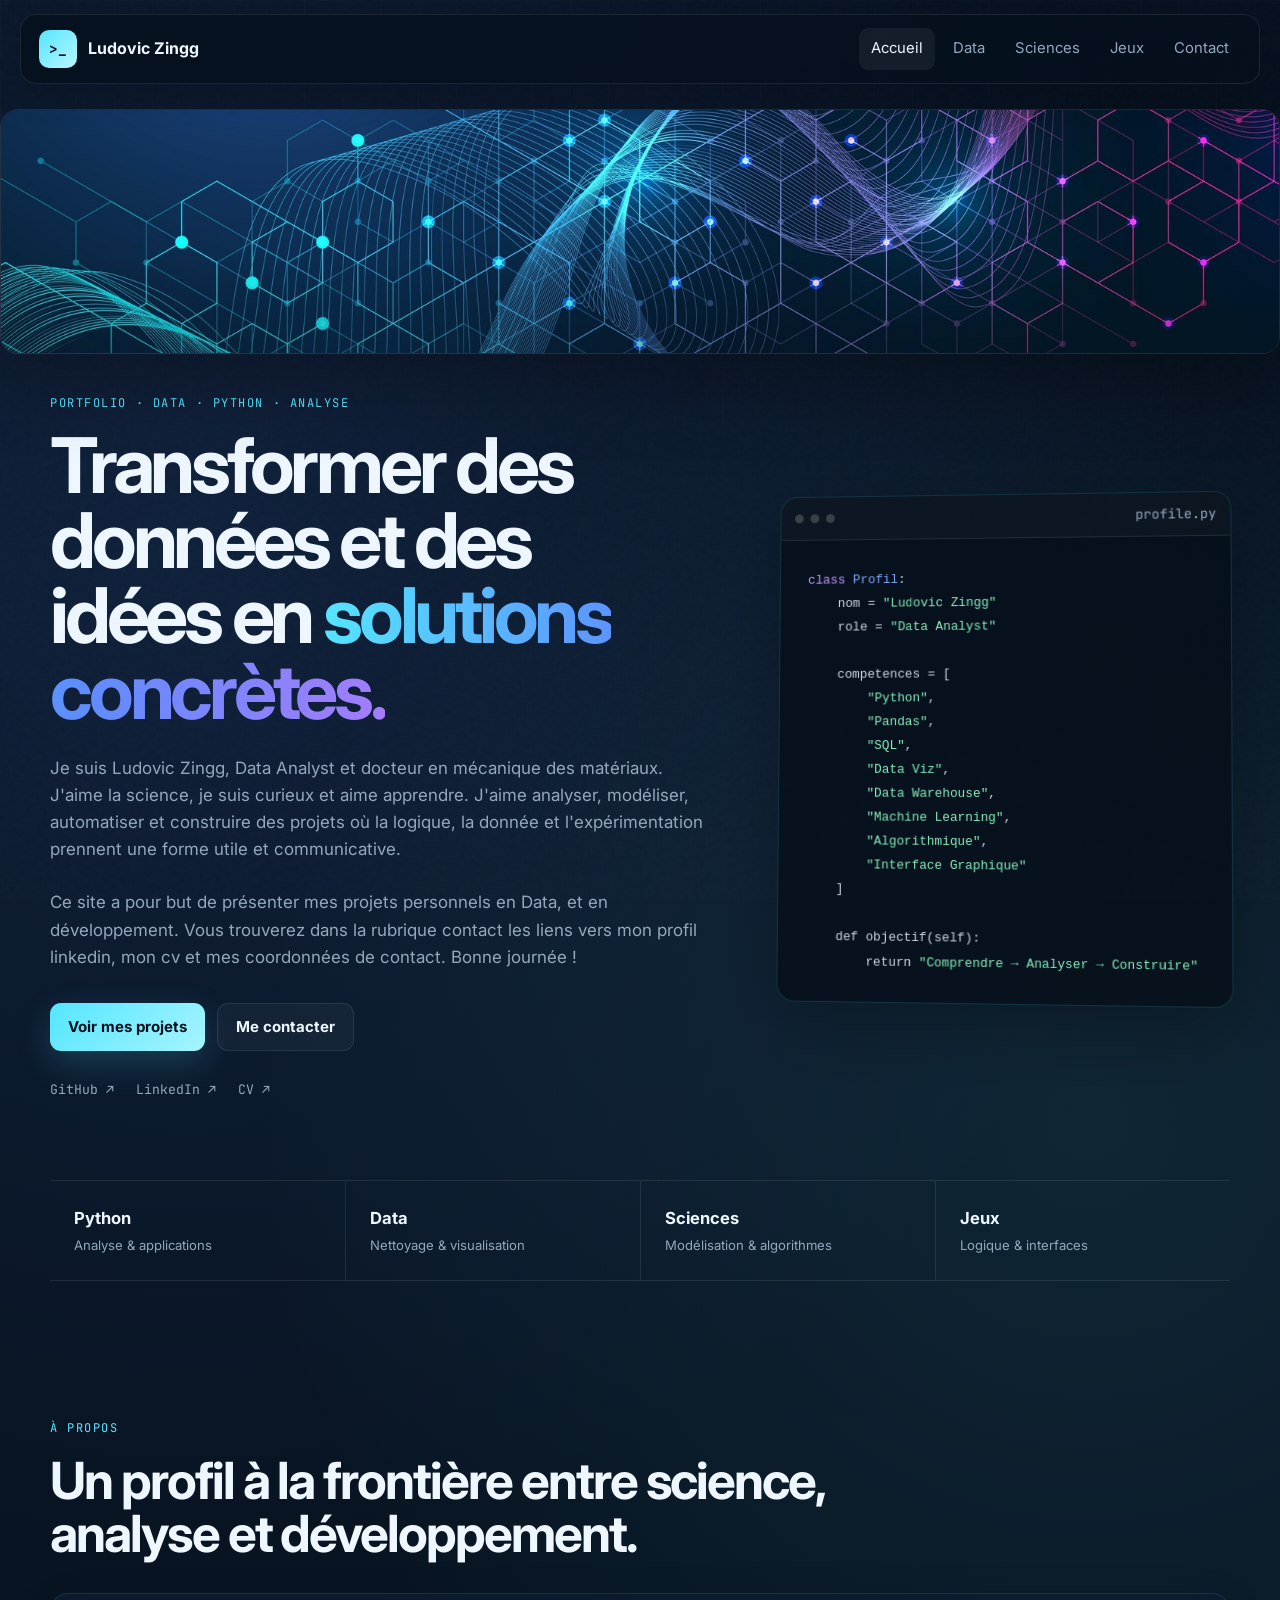
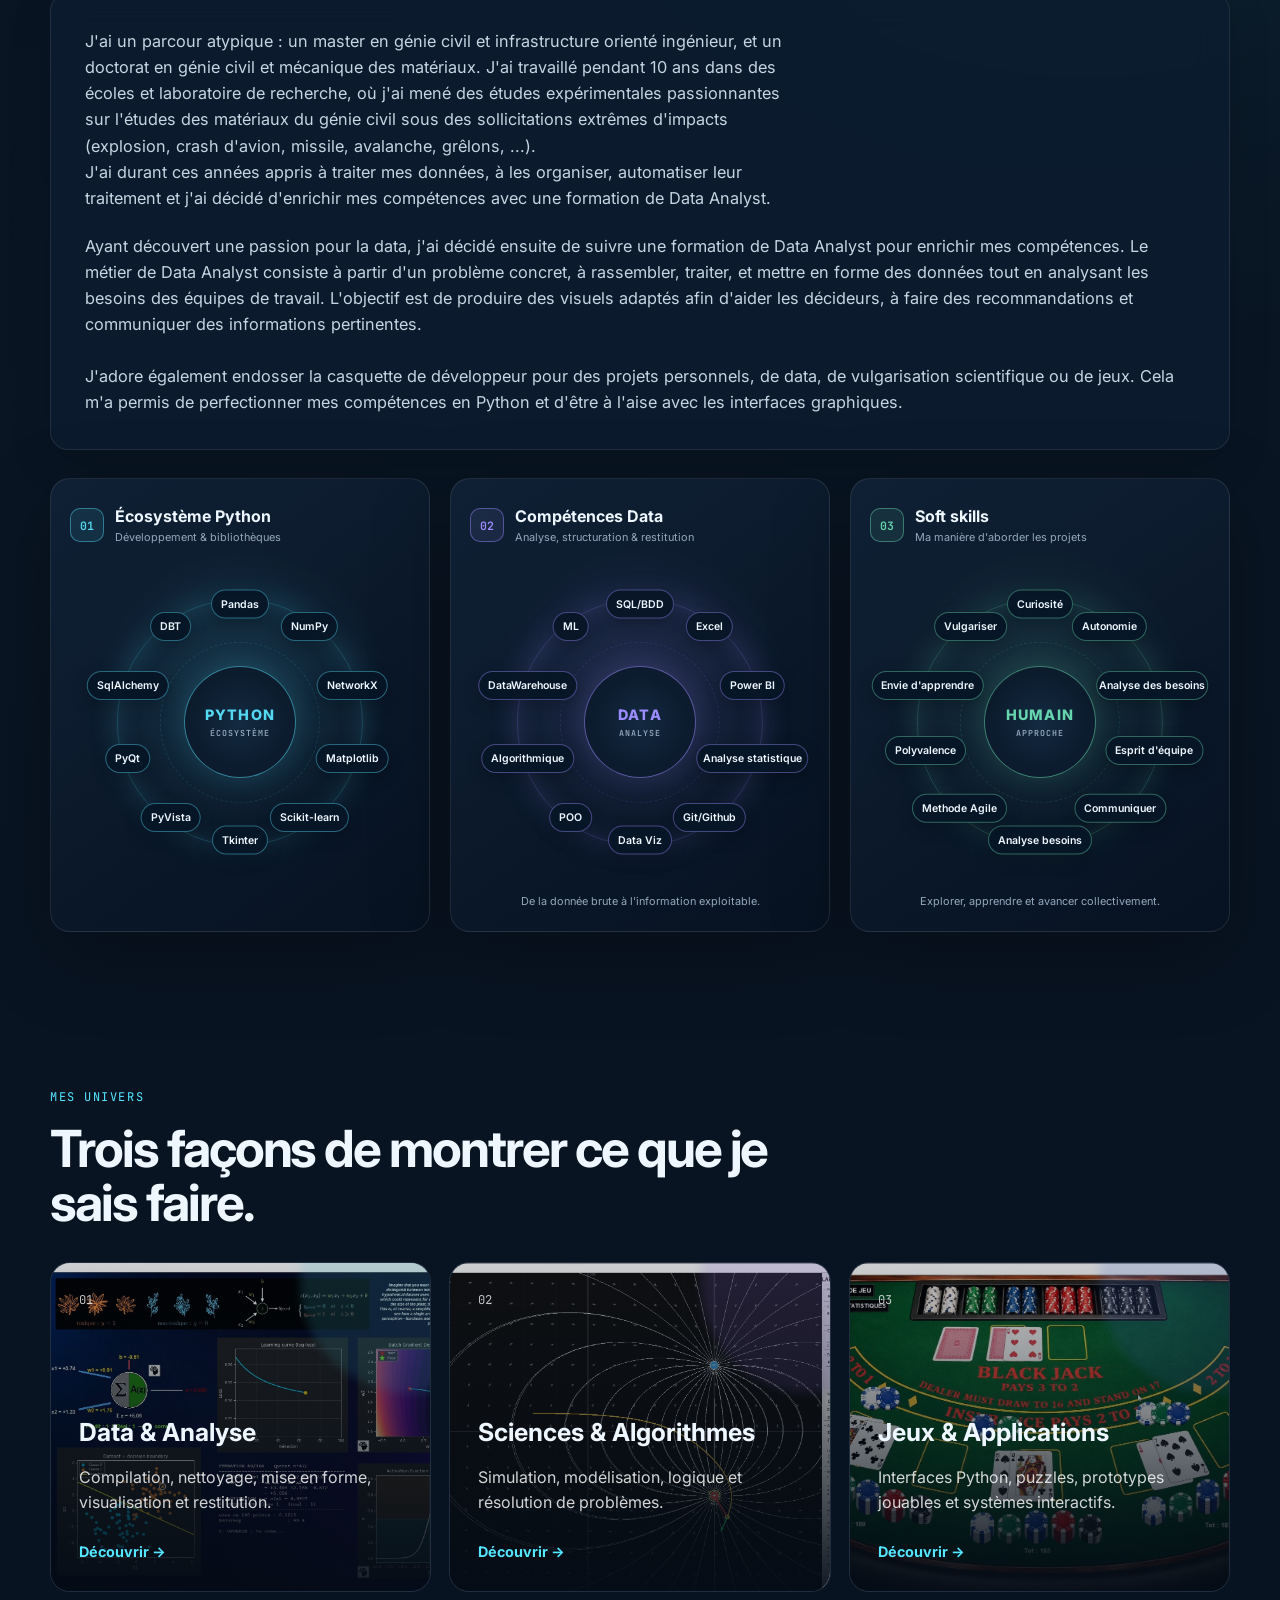
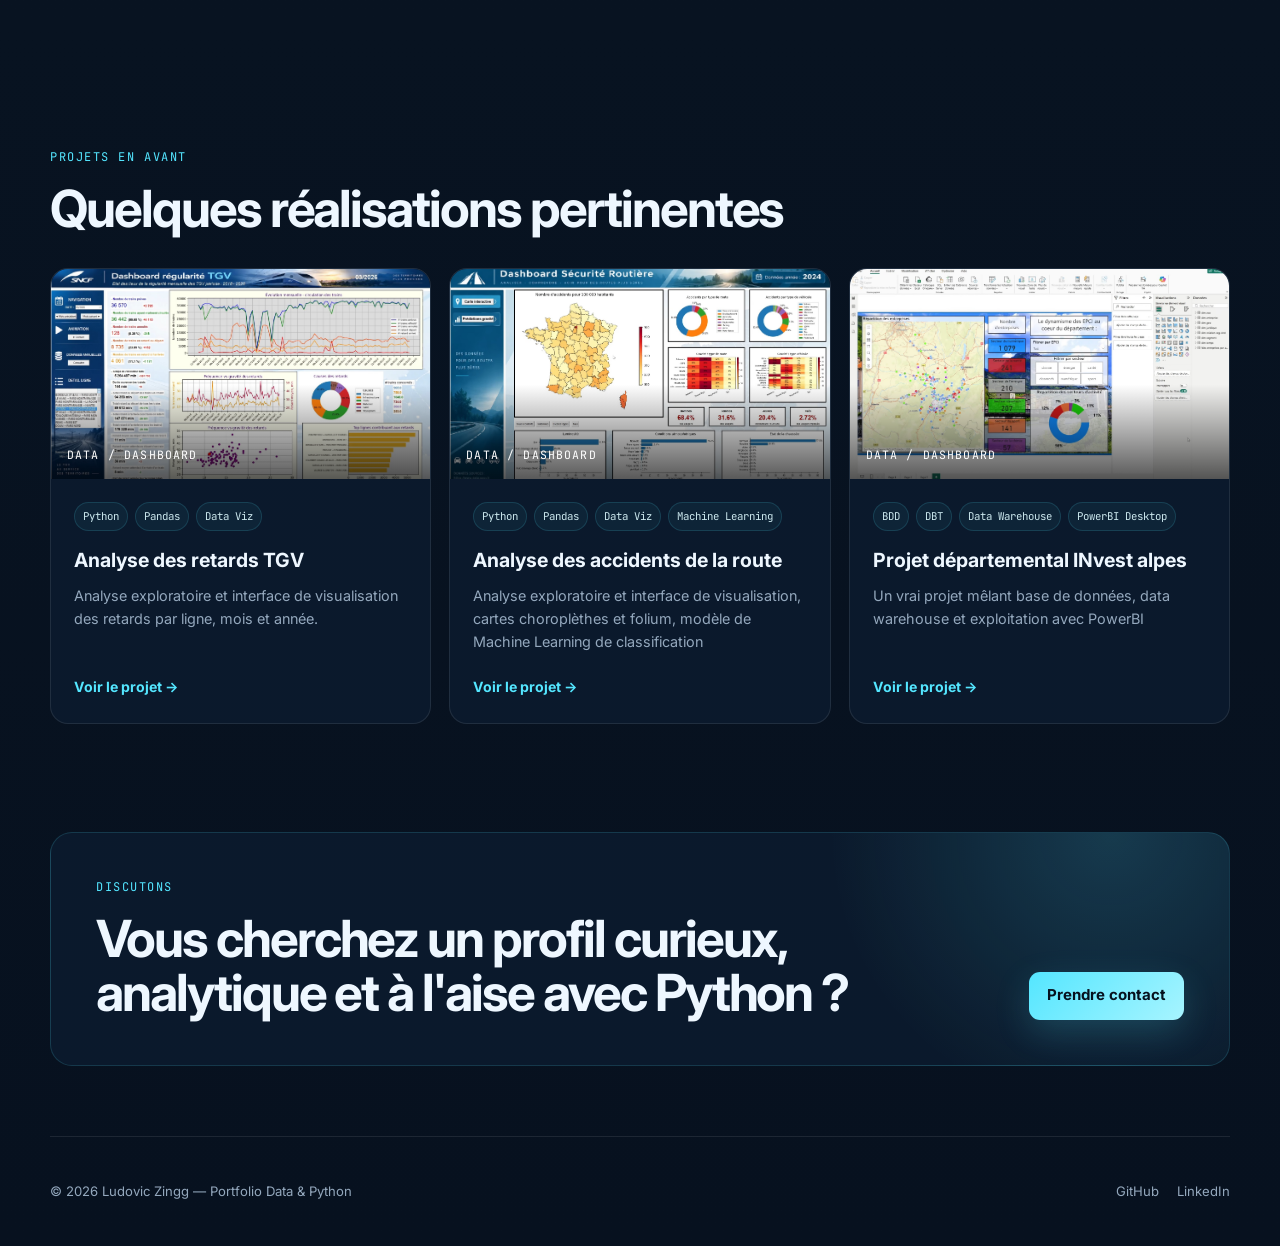
==== commit dfb3516a: "Update index.html" ====
--- a/index.html
+++ b/index.html
@@ -204,9 +204,9 @@
               <span class="orbit-skill" style="--angle: 36deg">Autonomie</span>
               <span class="orbit-skill" style="--angle: 72deg">Analyse des besoins</span>
               <span class="orbit-skill" style="--angle: 104deg">Esprit d'équipe</span>
-              <span class="orbit-skill" style="--angle: 140deg">Communiquer</span>
+              <span class="orbit-skill" style="--angle: 137deg">Communiquer</span>
               <span class="orbit-skill" style="--angle: 180deg">Analyse besoins</span>
-              <span class="orbit-skill" style="--angle: 220deg">Met. Agile</span>
+              <span class="orbit-skill" style="--angle: 223deg">Methode Agile</span>
               <span class="orbit-skill" style="--angle: 256deg">Polyvalence</span>
               <span class="orbit-skill" style="--angle: 288deg">Envie d'apprendre</span>
               <span class="orbit-skill" style="--angle: 324deg">Vulgariser</span>
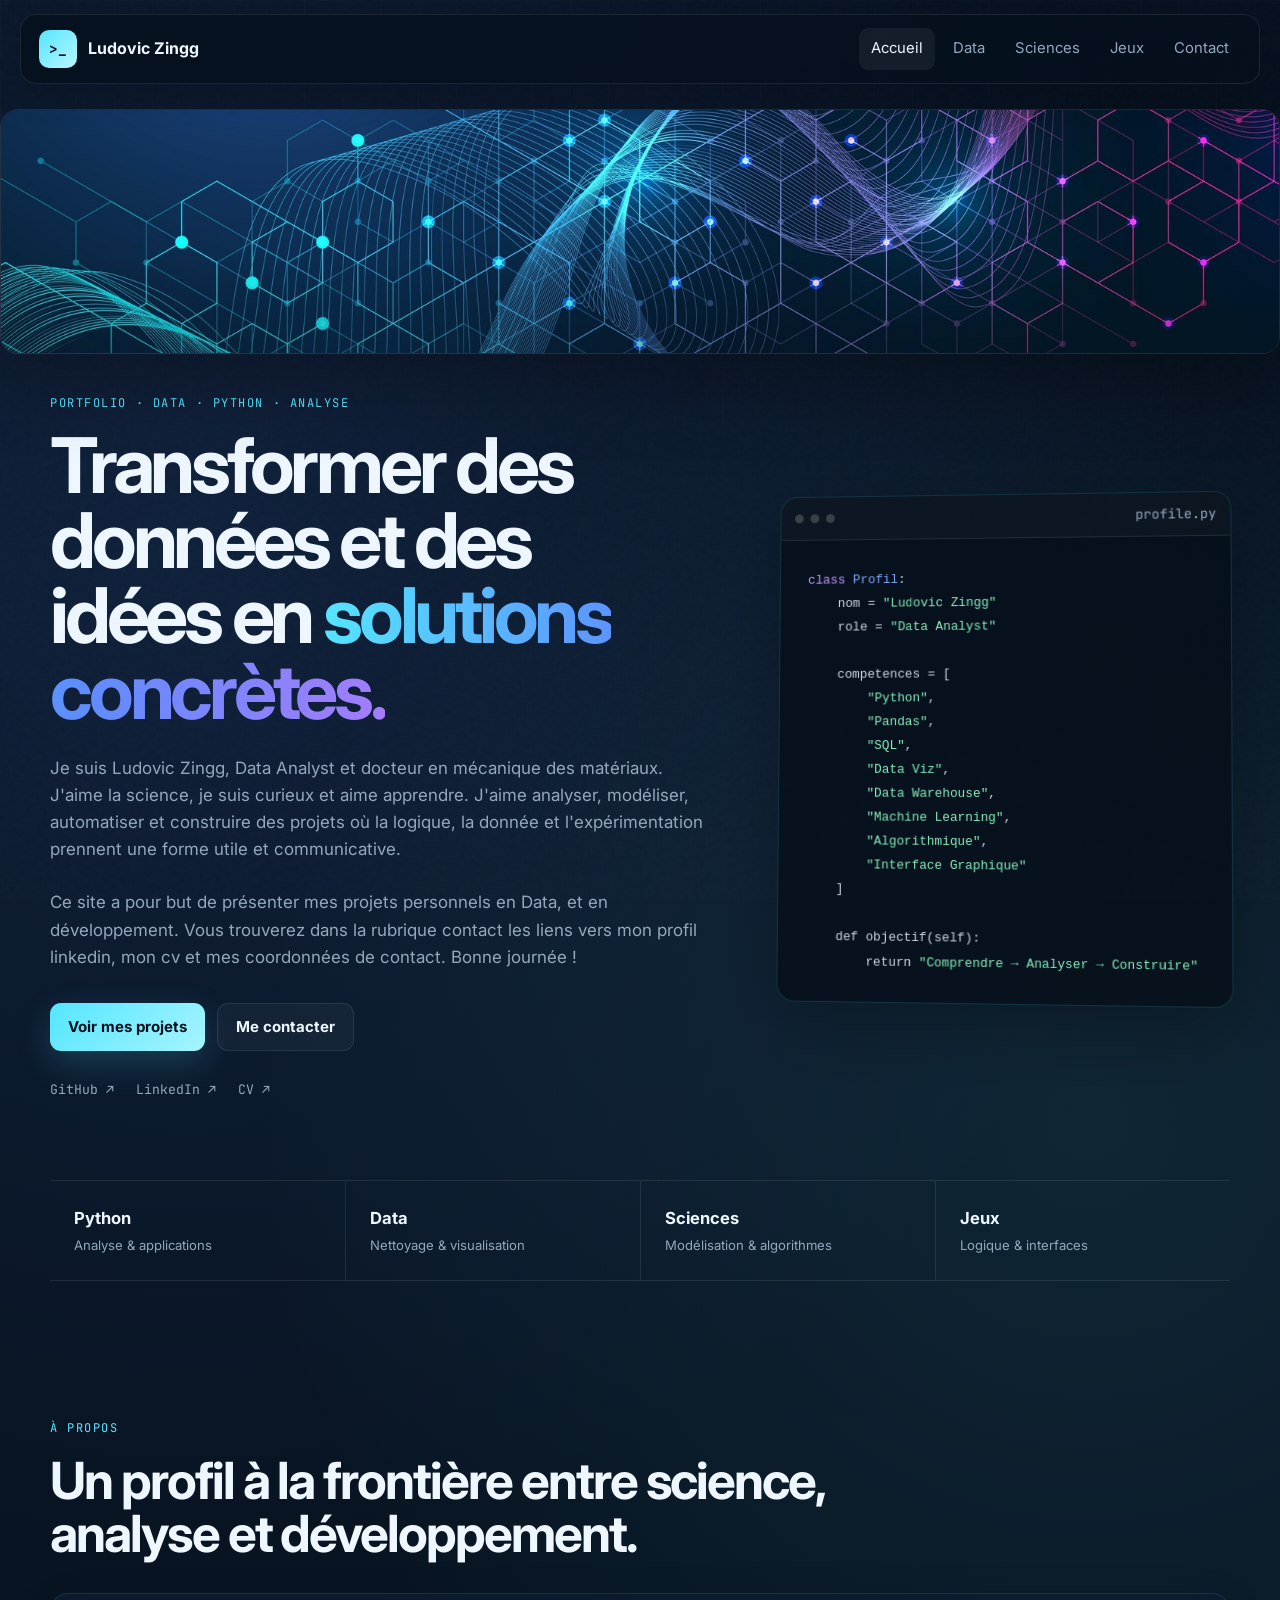
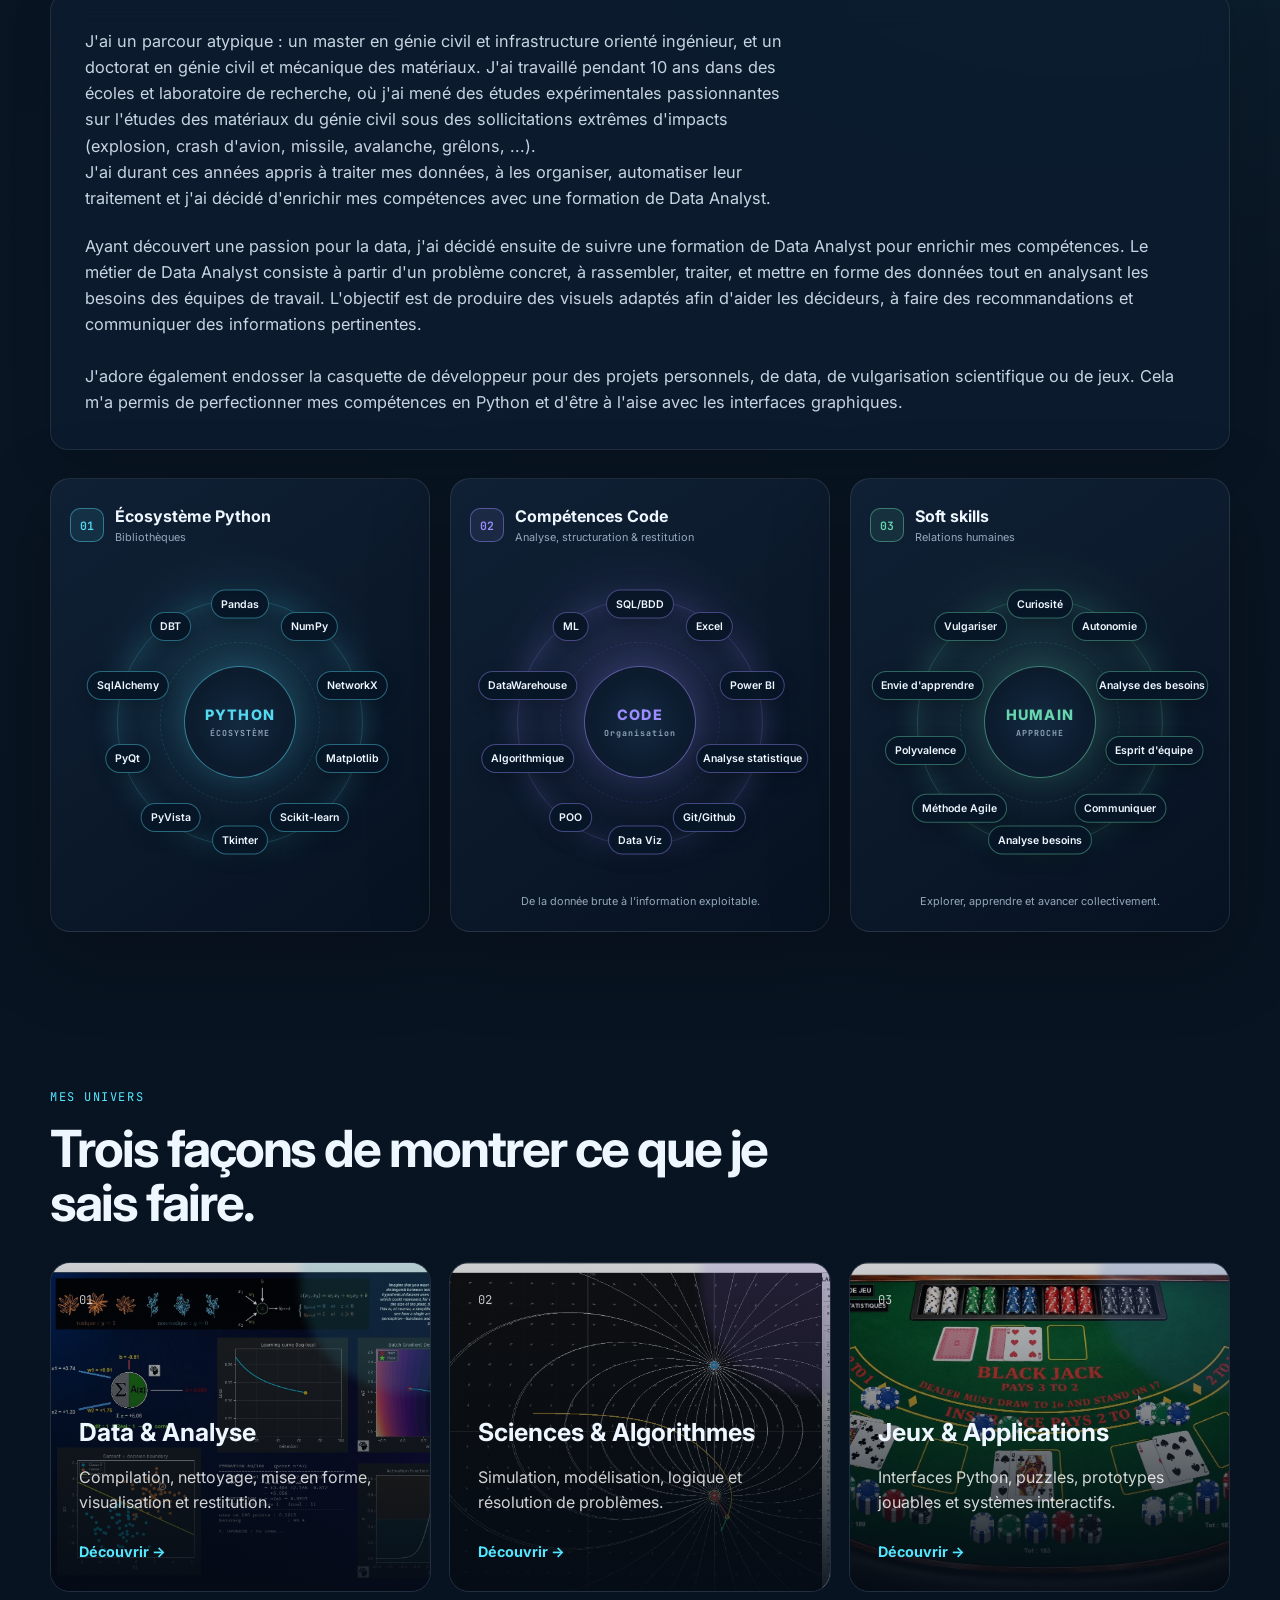
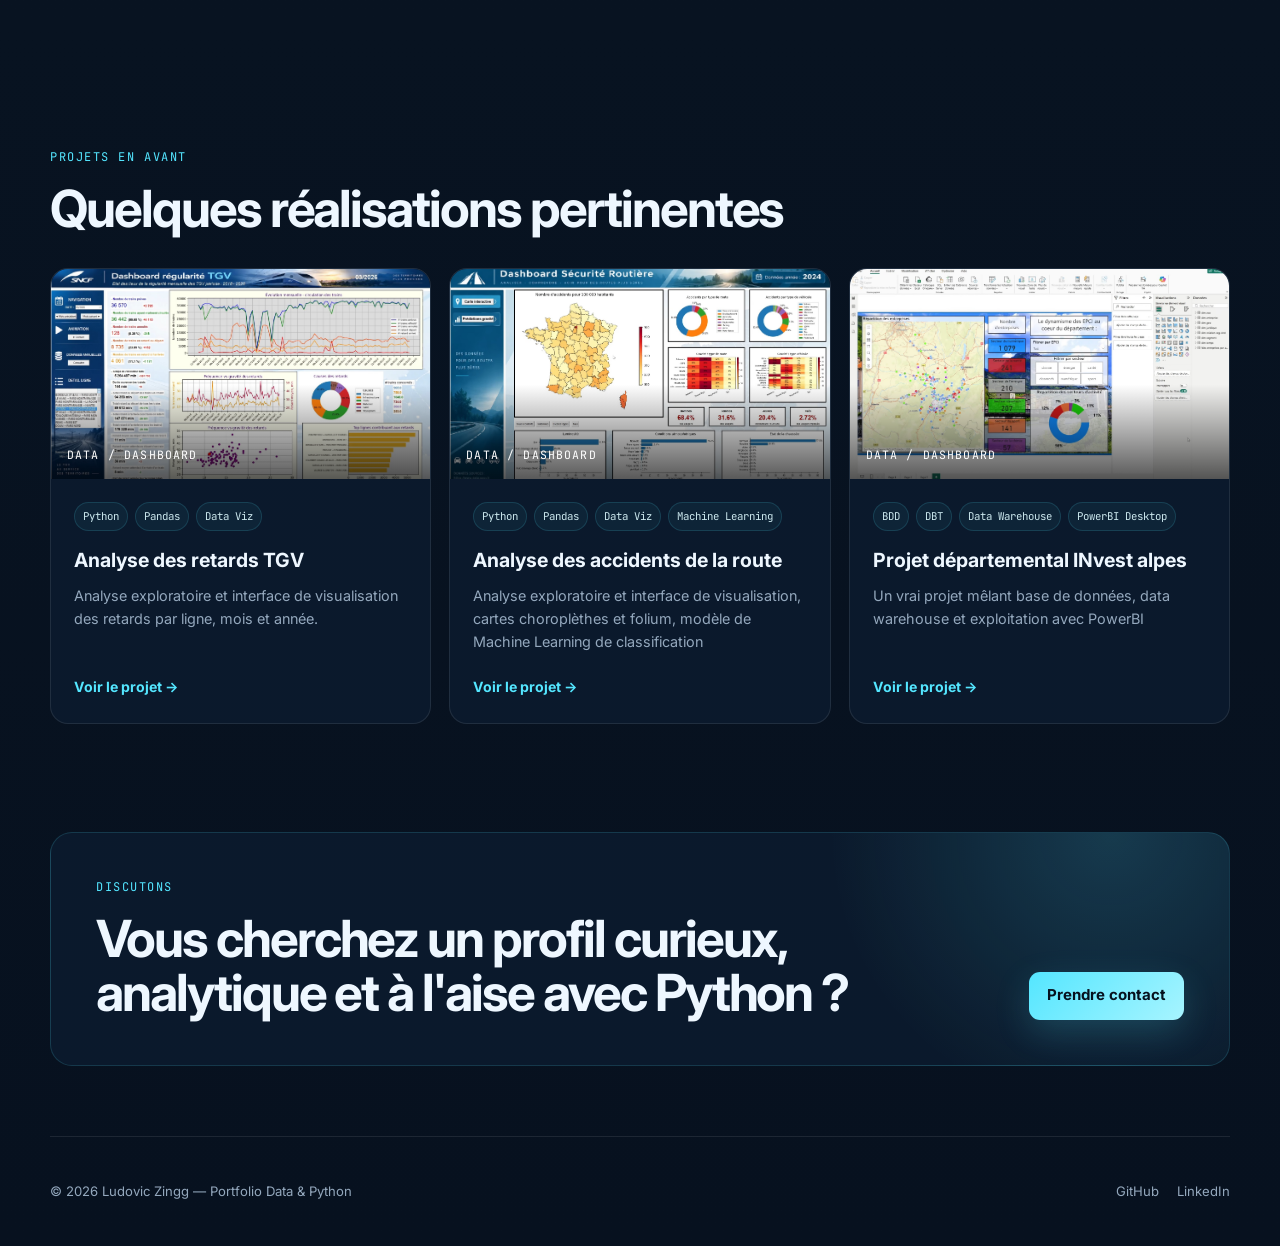
==== commit 06d1bc16: "Update index.html" ====
--- a/index.html
+++ b/index.html
@@ -131,7 +131,7 @@
               <span class="skill-orbit-number">01</span>
               <div>
                 <h3>Écosystème Python</h3>
-                <p>Développement & bibliothèques</p>
+                <p>Bibliothèques</p>
               </div>
             </div>
 
@@ -160,15 +160,15 @@
             <div class="skill-orbit-heading">
               <span class="skill-orbit-number">02</span>
               <div>
-                <h3>Compétences Data</h3>
+                <h3>Compétences Code</h3>
                 <p>Analyse, structuration & restitution</p>
               </div>
             </div>
 
             <div class="skill-orbit" aria-label="Compétences Data disposées autour du cercle">
               <span class="skill-orbit-center">
-                <strong>DATA</strong>
-                <small>ANALYSE</small>
+                <strong>CODE</strong>
+                <small>Organisation</small>
               </span>
               <span class="orbit-skill" style="--angle: 0deg">SQL/BDD</span>
               <span class="orbit-skill" style="--angle: 36deg">Excel</span>
@@ -191,7 +191,7 @@
               <span class="skill-orbit-number">03</span>
               <div>
                 <h3>Soft skills</h3>
-                <p>Ma manière d'aborder les projets</p>
+                <p>Relations humaines</p>
               </div>
             </div>
 
@@ -206,7 +206,7 @@
               <span class="orbit-skill" style="--angle: 104deg">Esprit d'équipe</span>
               <span class="orbit-skill" style="--angle: 137deg">Communiquer</span>
               <span class="orbit-skill" style="--angle: 180deg">Analyse besoins</span>
-              <span class="orbit-skill" style="--angle: 223deg">Methode Agile</span>
+              <span class="orbit-skill" style="--angle: 223deg">Méthode Agile</span>
               <span class="orbit-skill" style="--angle: 256deg">Polyvalence</span>
               <span class="orbit-skill" style="--angle: 288deg">Envie d'apprendre</span>
               <span class="orbit-skill" style="--angle: 324deg">Vulgariser</span>
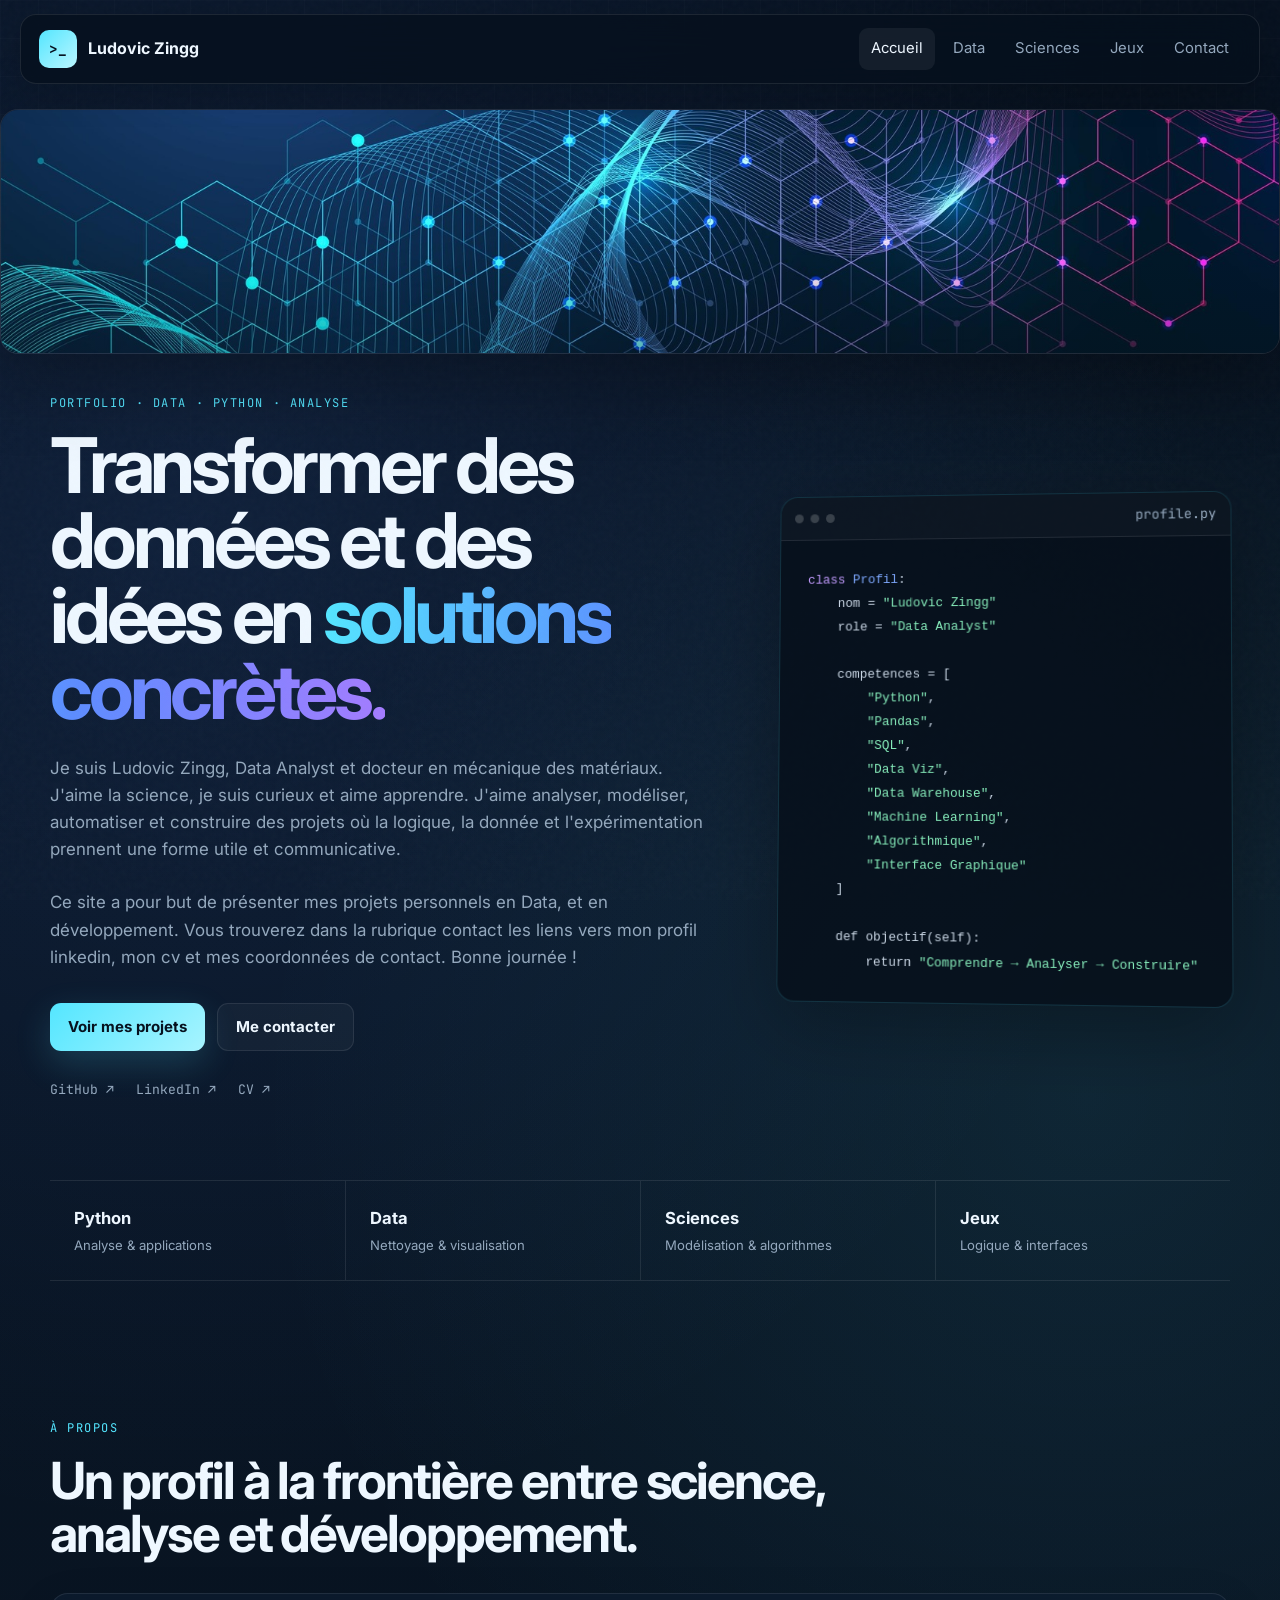
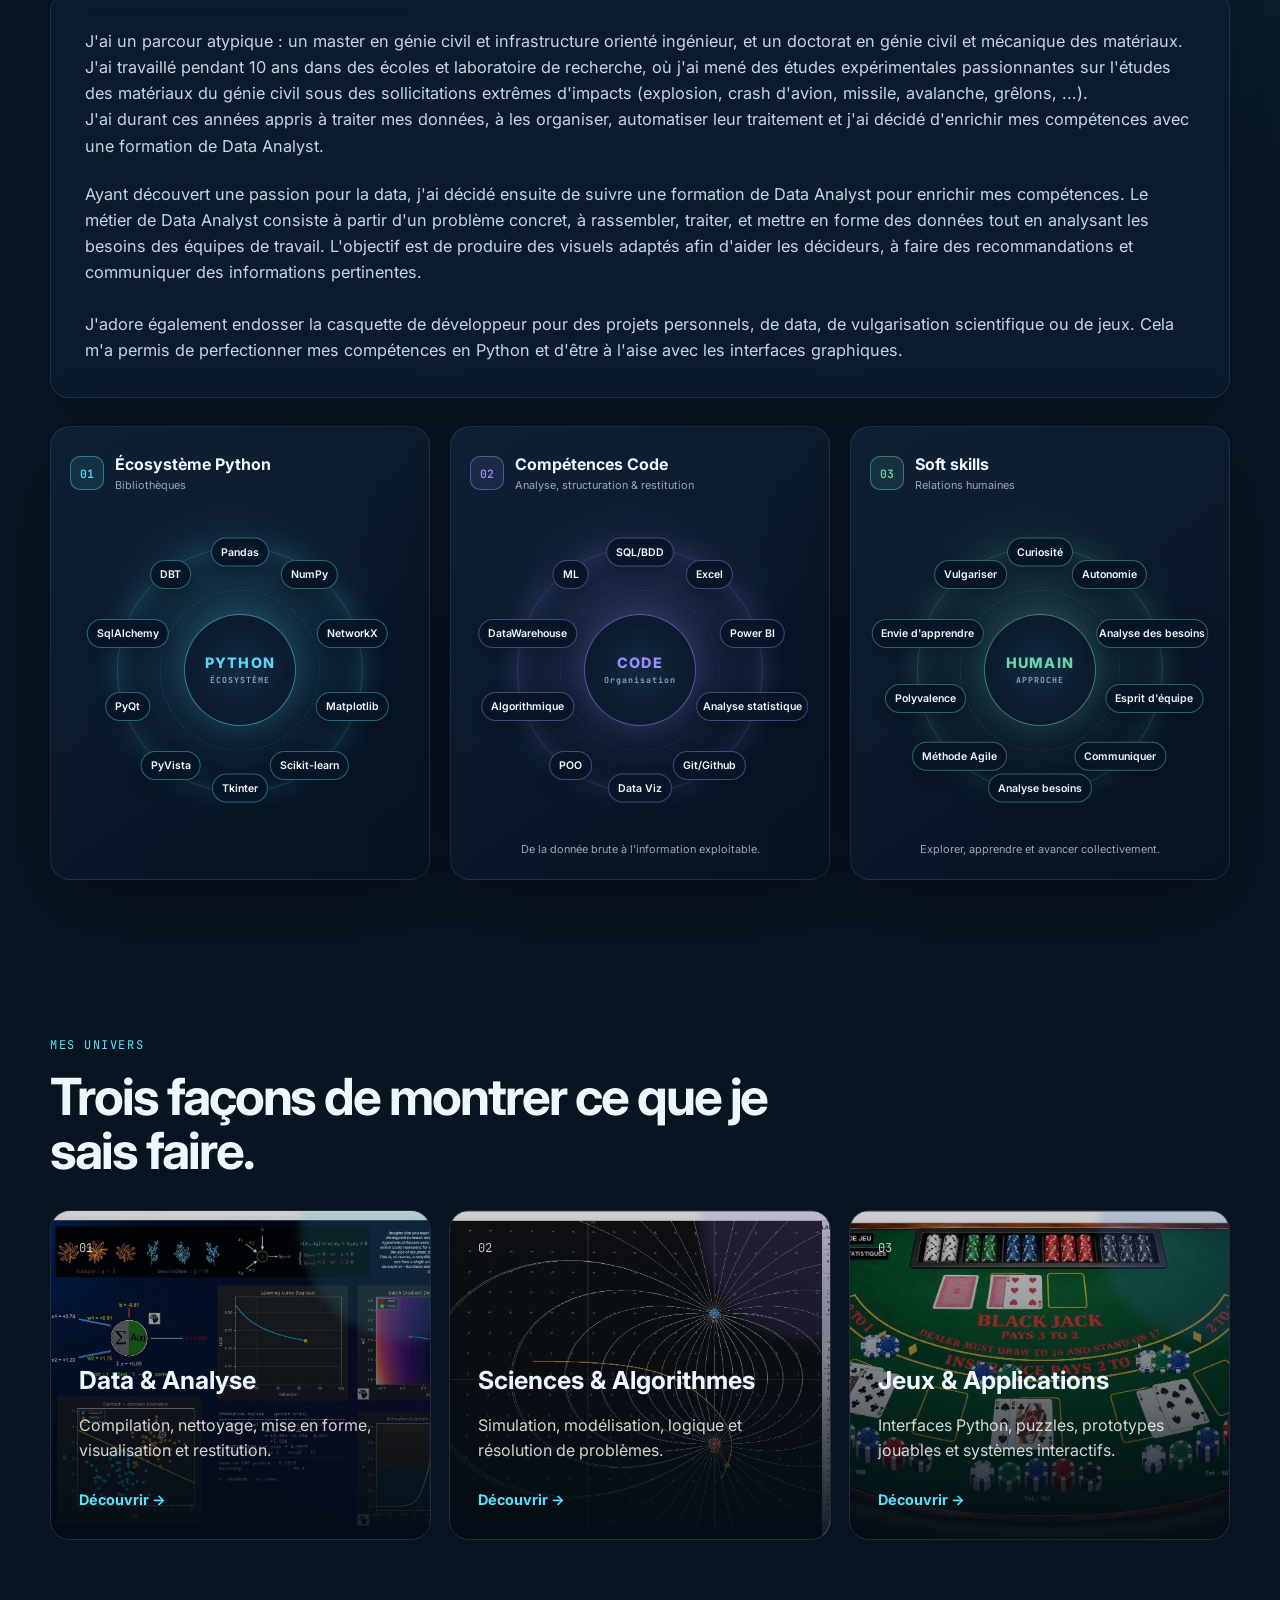
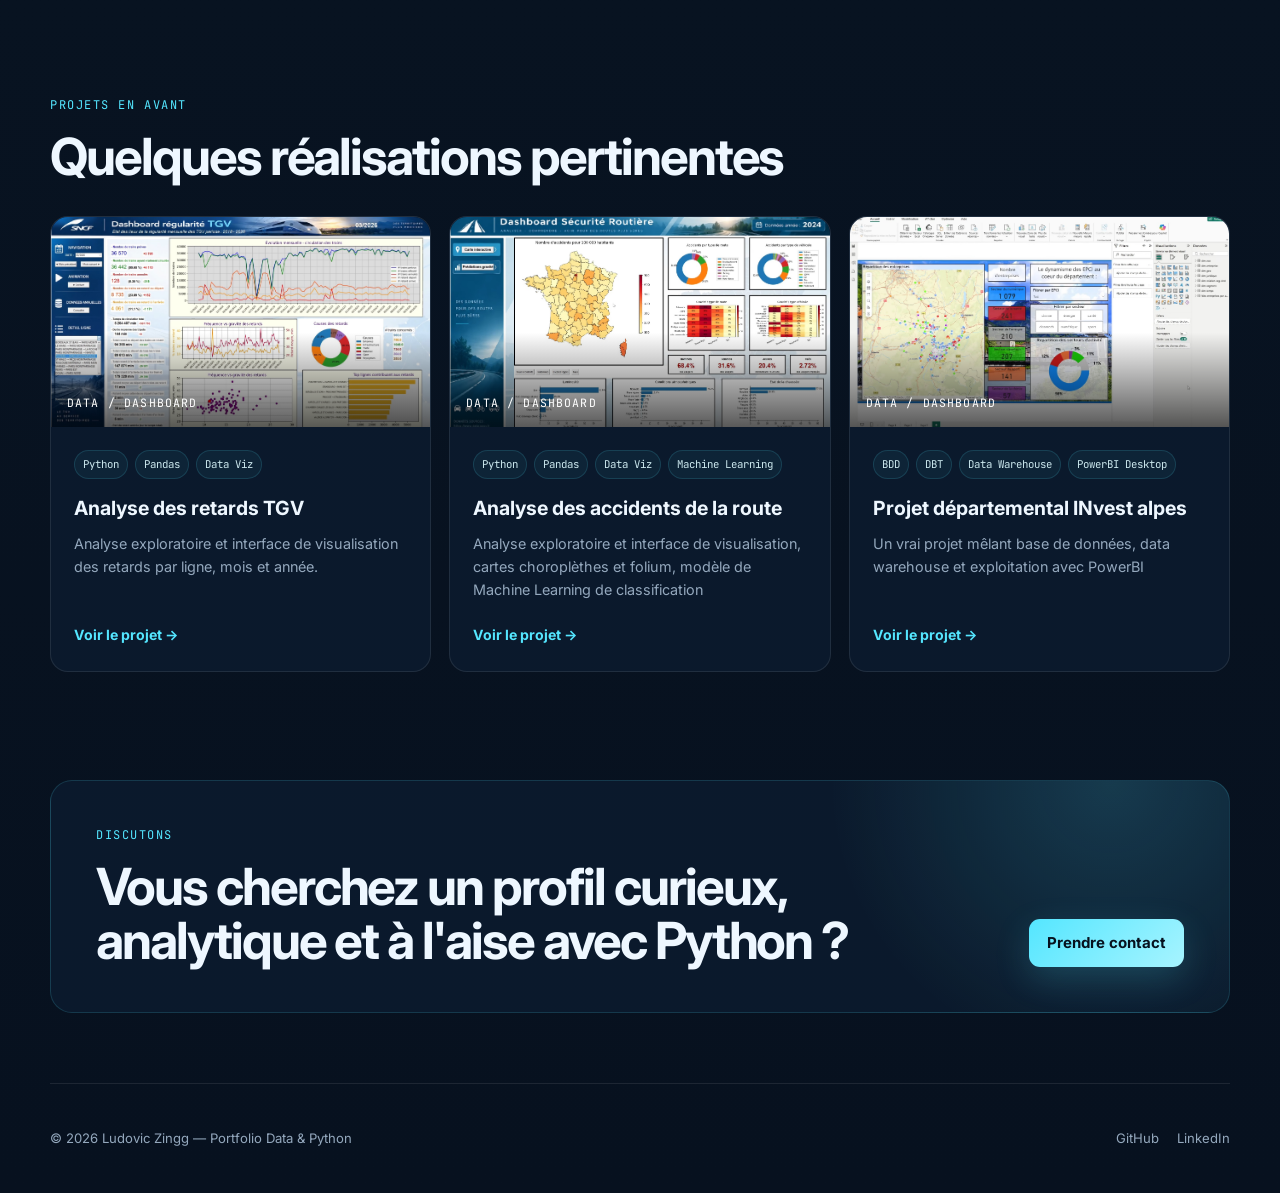
==== commit 794a7465: "Update index.html" ====
--- a/index.html
+++ b/index.html
@@ -105,7 +105,7 @@
 
       <div class="about-grid">
         <div class="glass-card">
-          <p class="hero-text">
+          <p>
           J'ai un parcour atypique : un master en génie civil et infrastructure orienté ingénieur, et un doctorat en génie civil et mécanique des matériaux.
           J'ai travaillé pendant 10 ans dans des écoles et laboratoire de recherche, où j'ai mené des études expérimentales passionnantes sur l'études des matériaux
            du génie civil sous des sollicitations extrêmes d'impacts (explosion, crash d'avion, missile, avalanche, grêlons, ...). <br>
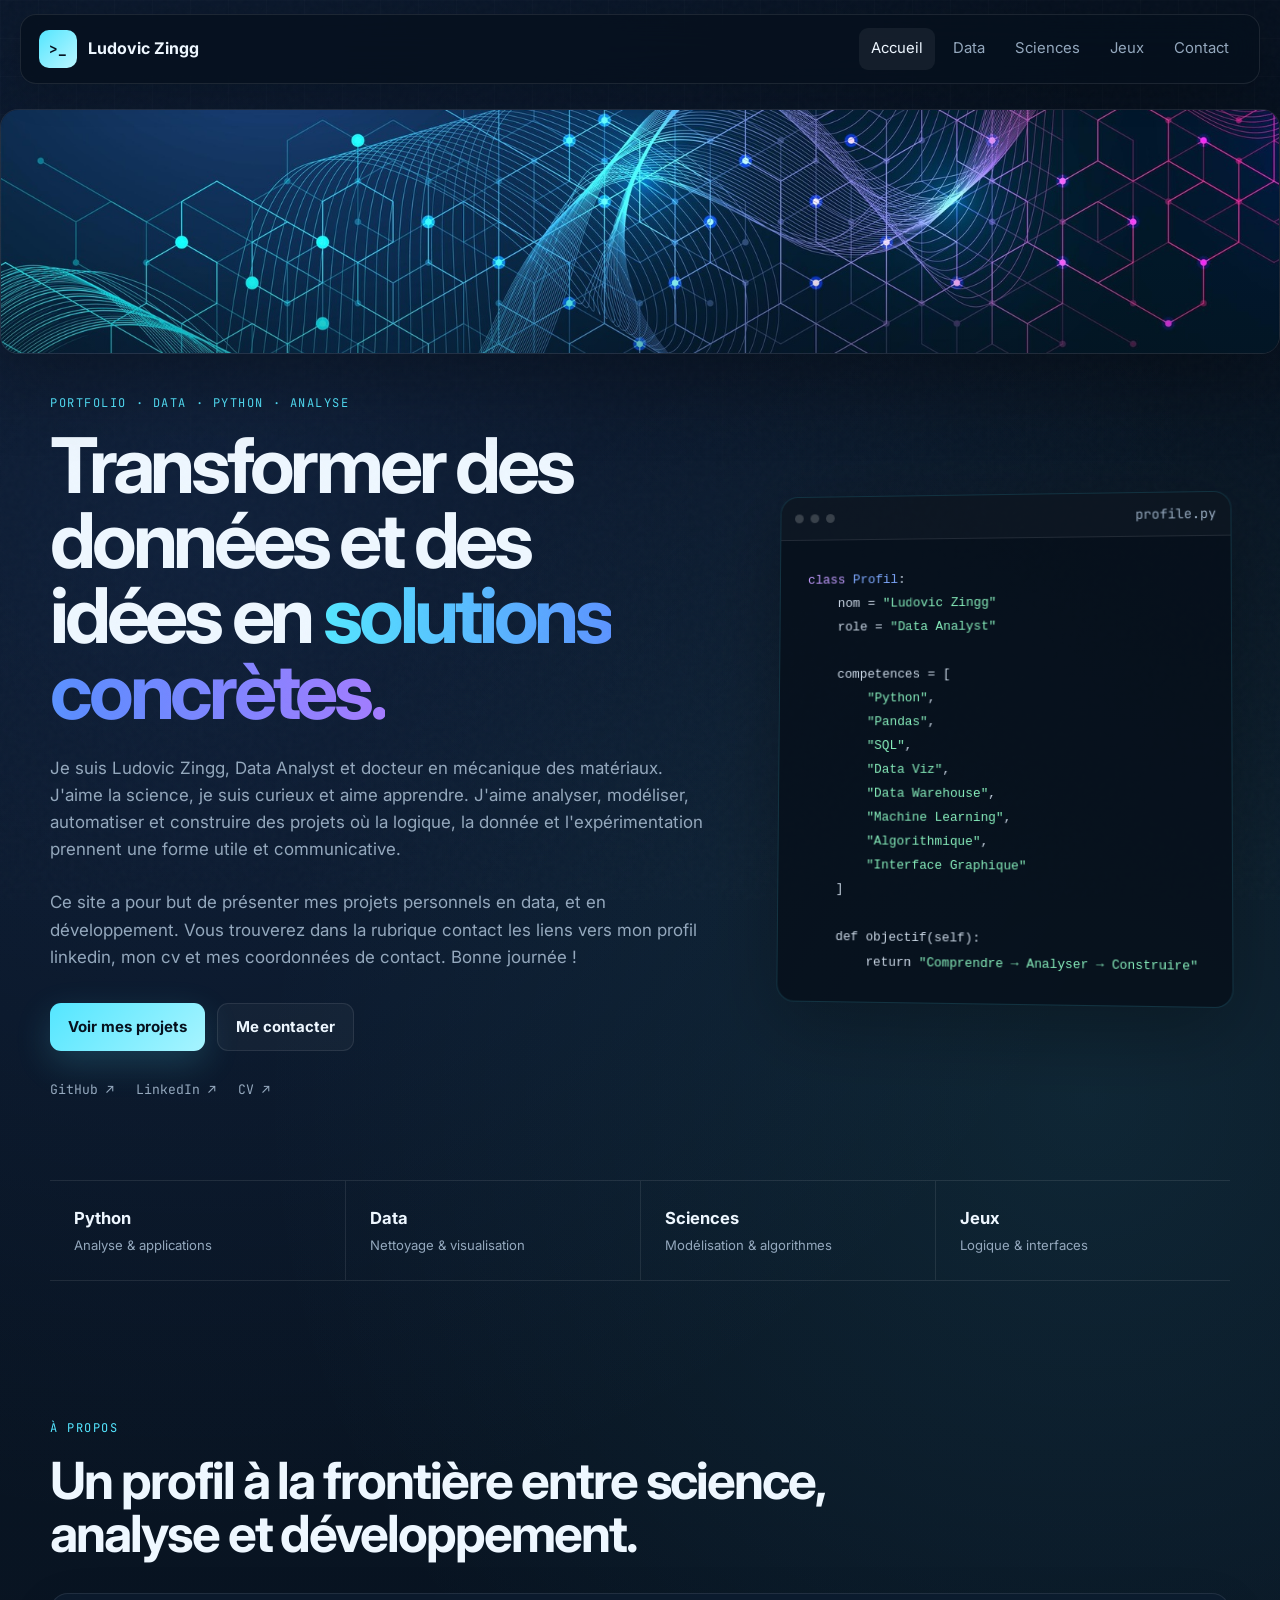
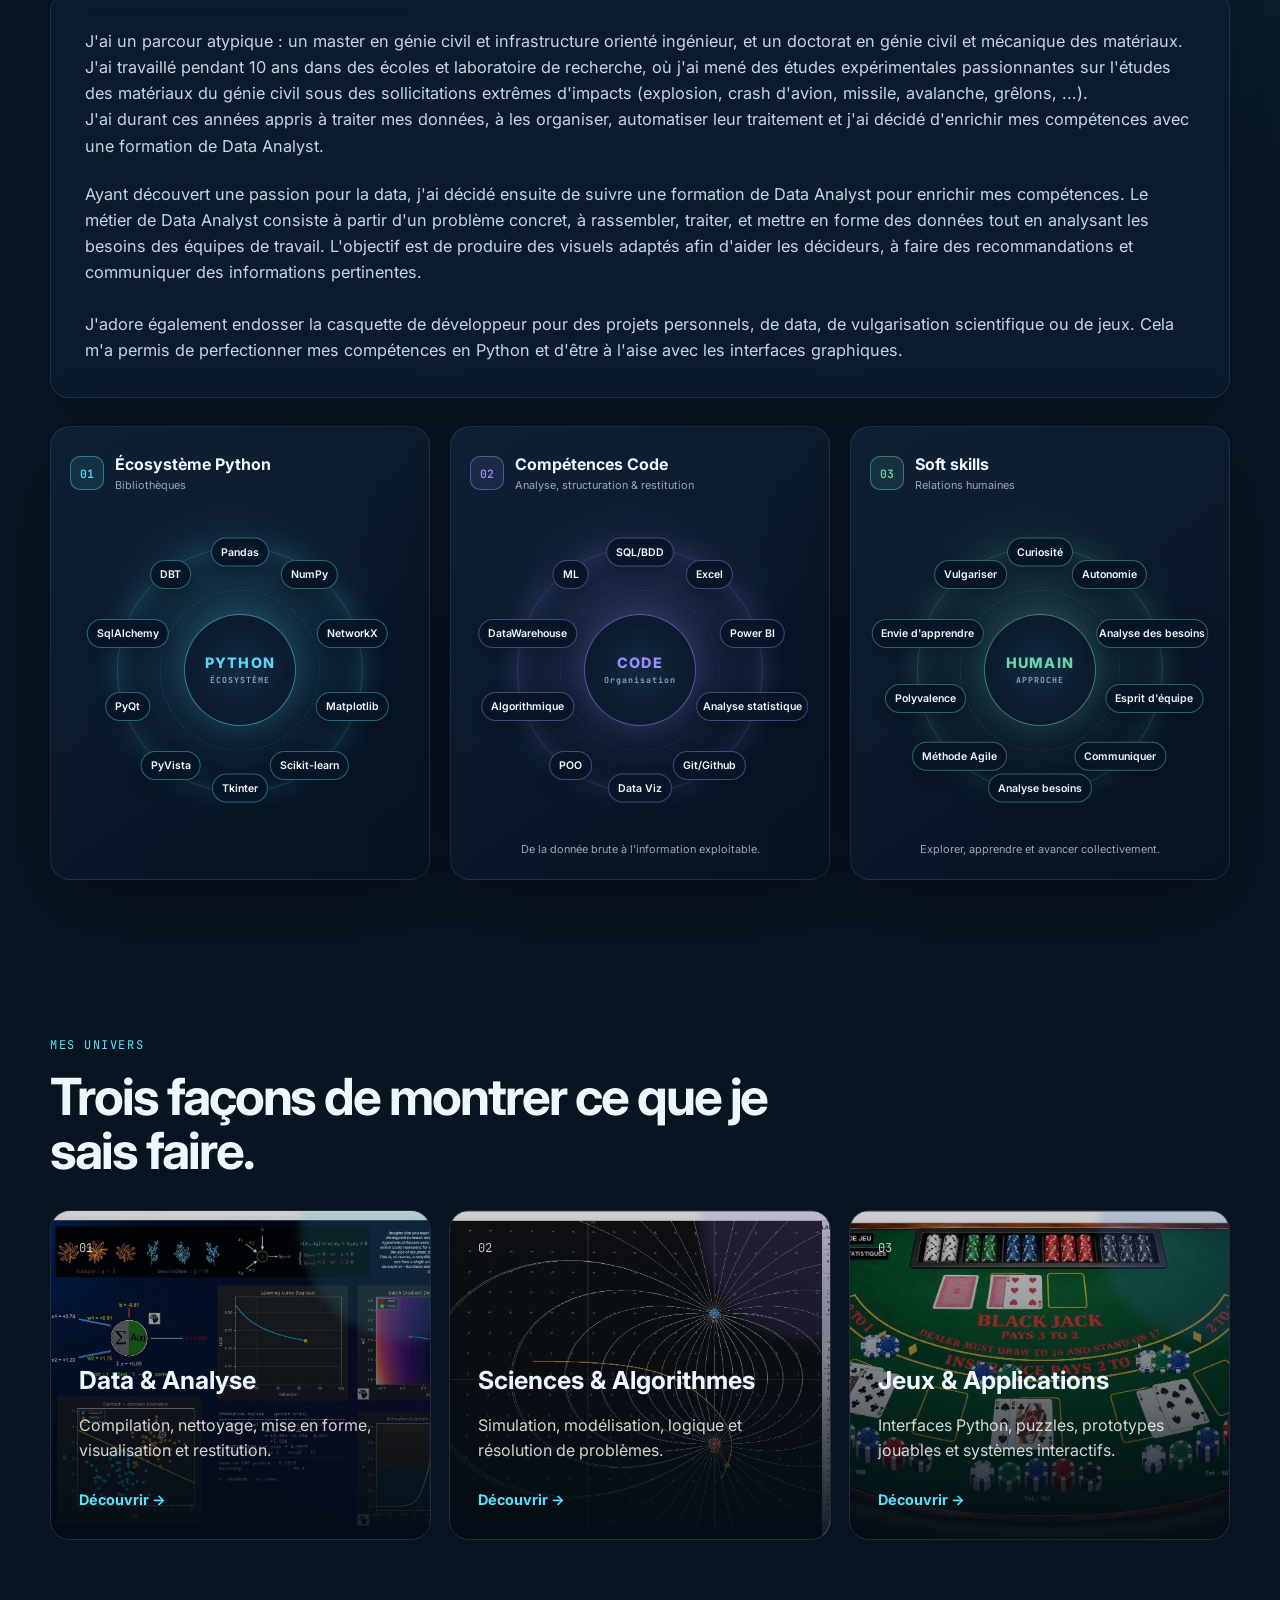
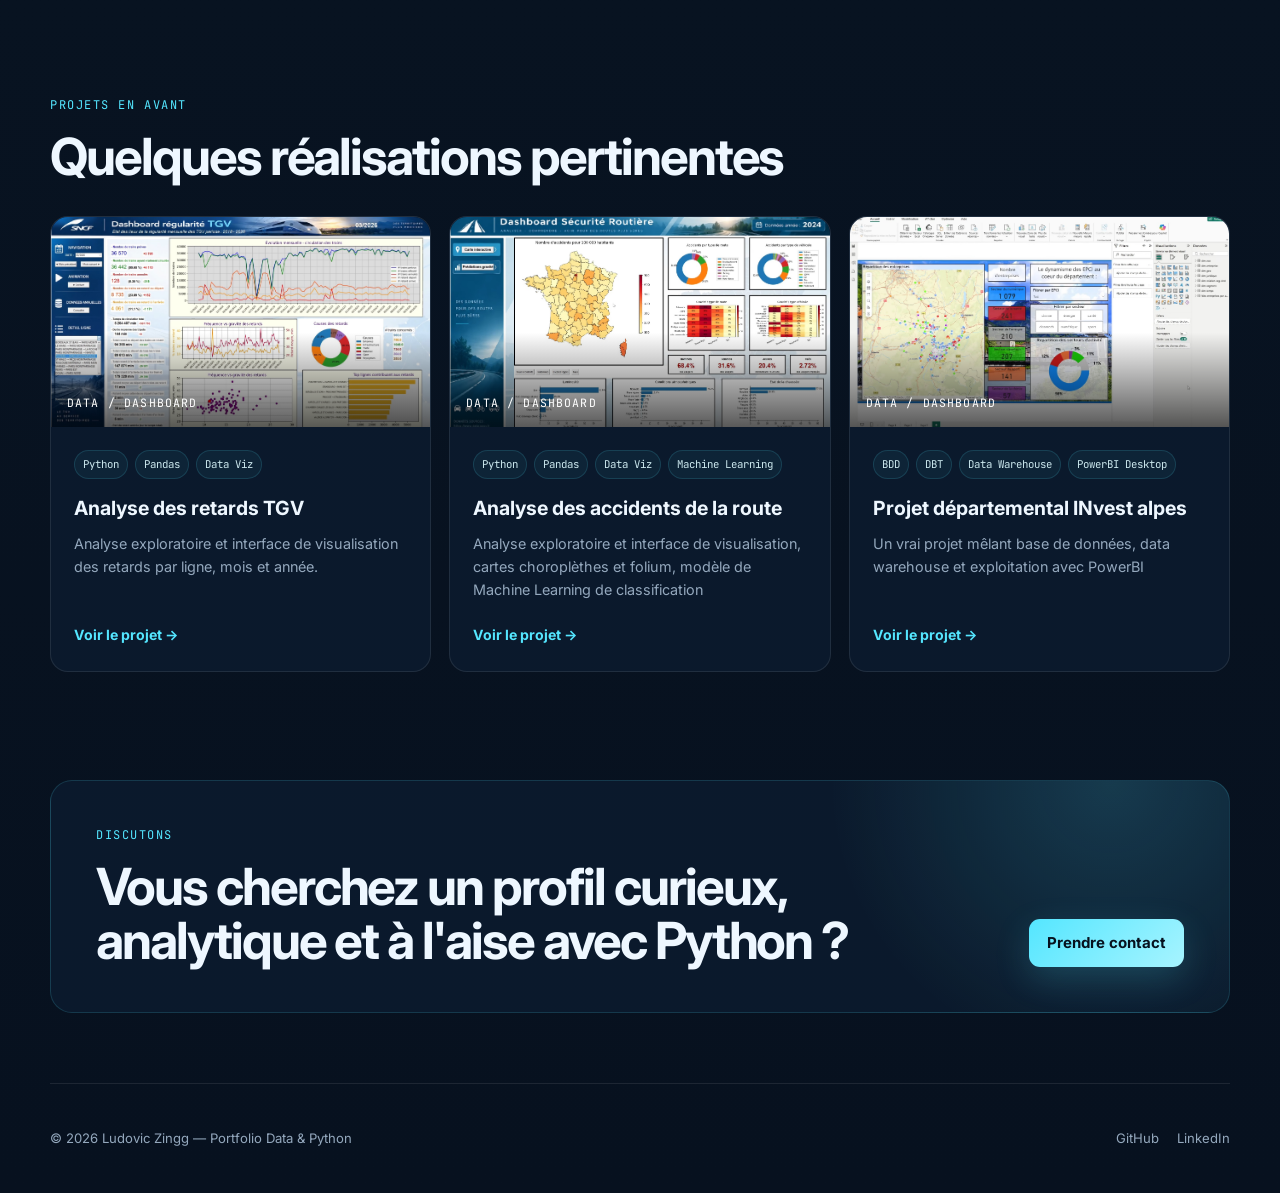
==== commit 12e53afc: "Update index.html" ====
--- a/index.html
+++ b/index.html
@@ -47,7 +47,7 @@
           prennent une forme utile et communicative.             
         </p>        
         <p class="hero-text">
-          Ce site a pour but de présenter mes projets personnels en Data, et en développement. Vous trouverez dans la rubrique contact les liens vers mon 
+          Ce site a pour but de présenter mes projets personnels en data, et en développement. Vous trouverez dans la rubrique contact les liens vers mon 
           profil linkedin, mon cv et mes coordonnées de contact. Bonne journée ! 
         </p>
 
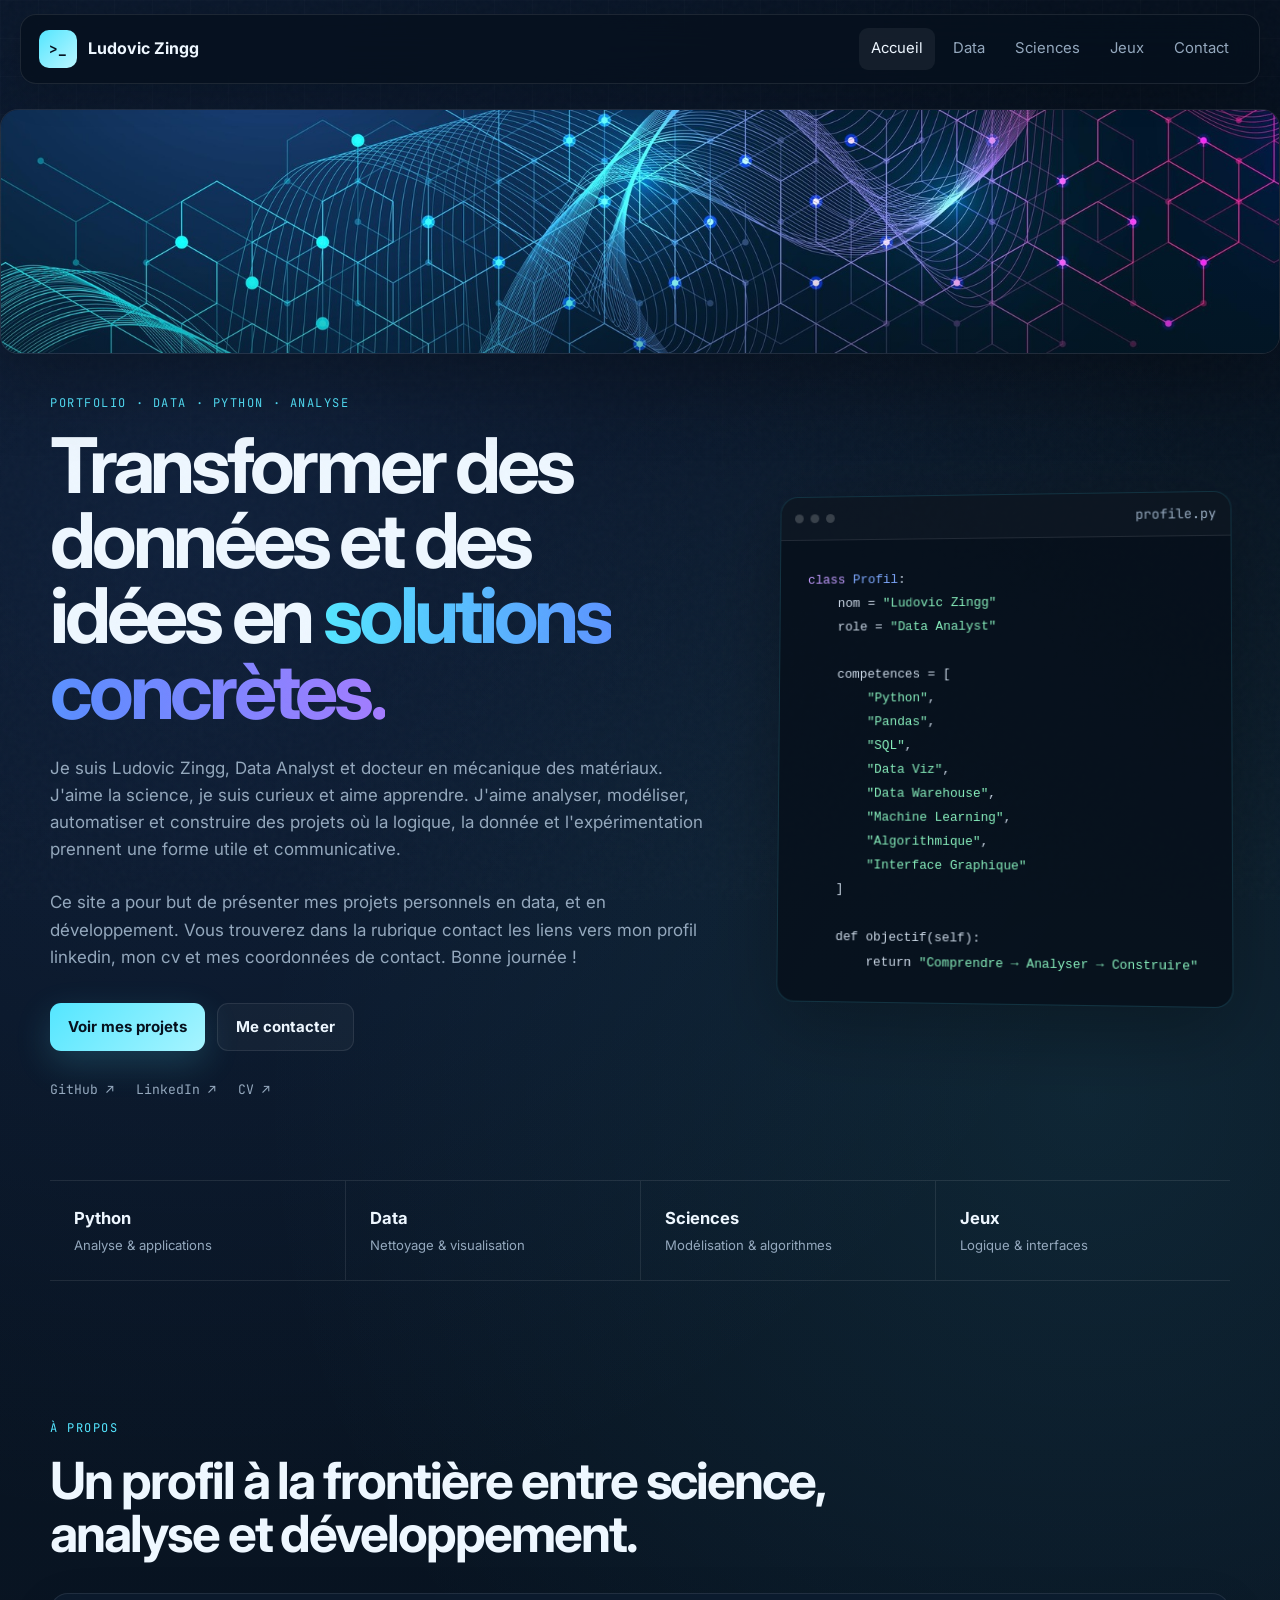
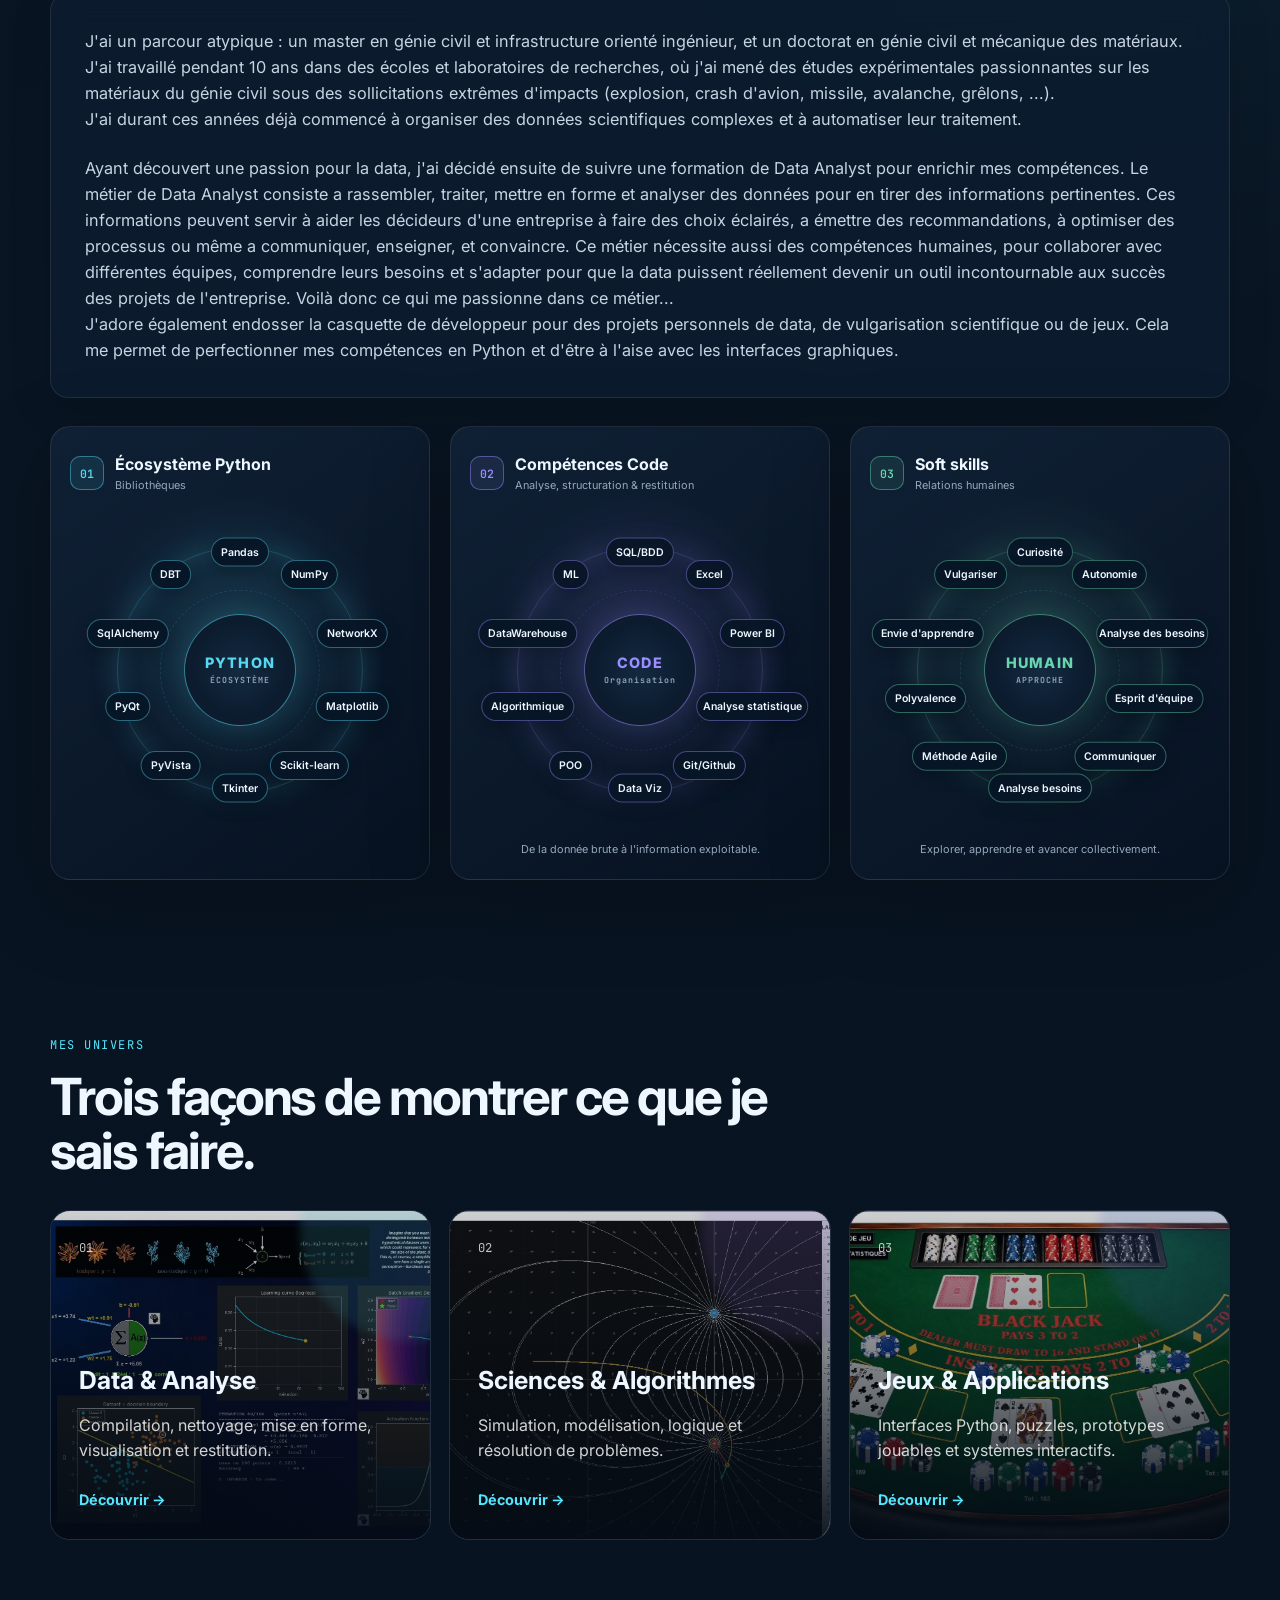
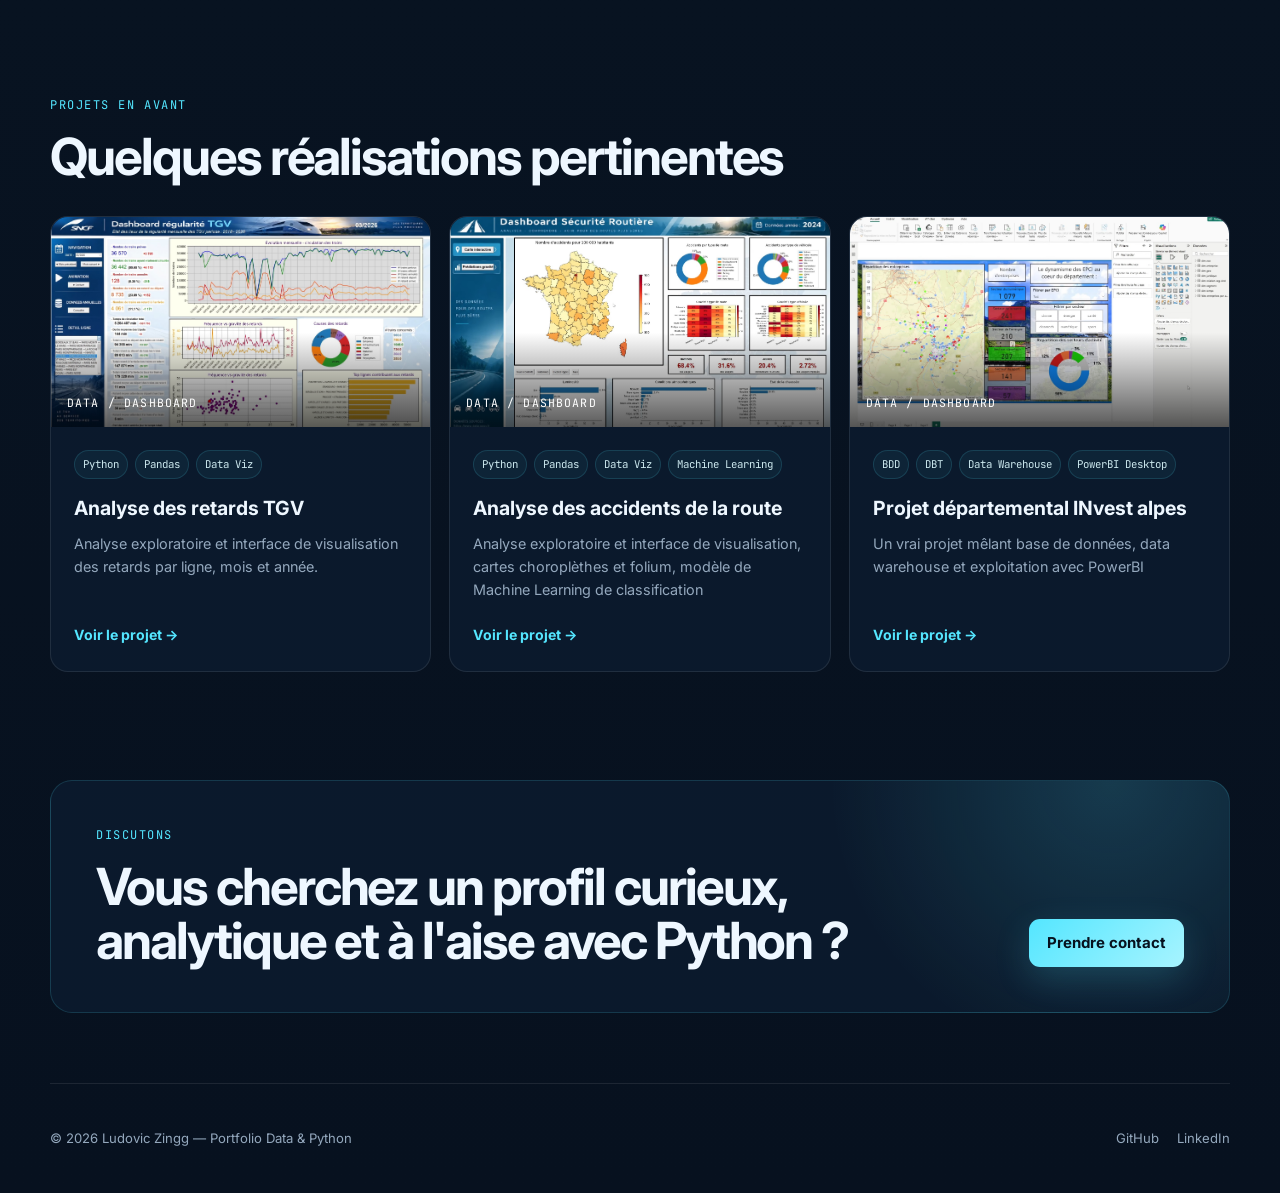
==== commit 56a69f19: "Update index.html" ====
--- a/index.html
+++ b/index.html
@@ -107,17 +107,17 @@
         <div class="glass-card">
           <p>
           J'ai un parcour atypique : un master en génie civil et infrastructure orienté ingénieur, et un doctorat en génie civil et mécanique des matériaux.
-          J'ai travaillé pendant 10 ans dans des écoles et laboratoire de recherche, où j'ai mené des études expérimentales passionnantes sur l'études des matériaux
+          J'ai travaillé pendant 10 ans dans des écoles et laboratoires de recherches, où j'ai mené des études expérimentales passionnantes sur les matériaux
            du génie civil sous des sollicitations extrêmes d'impacts (explosion, crash d'avion, missile, avalanche, grêlons, ...). <br>
-           J'ai durant ces années appris à traiter mes données, à les organiser, automatiser leur traitement et j'ai décidé d'enrichir mes compétences avec une formation 
-           de Data Analyst.
+           J'ai durant ces années déjà commencé à organiser des données scientifiques complexes et à automatiser leur traitement.
           </p>
           <p>
             Ayant découvert une passion pour la data, j'ai décidé ensuite de suivre une formation de Data Analyst pour enrichir mes compétences.
-              Le métier de Data Analyst consiste à partir d'un problème concret, à rassembler, traiter, et mettre en forme des données tout en analysant les besoins des
-               équipes de travail. 
-            L'objectif est de produire des visuels adaptés afin d'aider les décideurs, à faire des recommandations et communiquer des informations pertinentes.<br>
-            <br> J'adore également endosser la casquette de développeur pour des projets personnels, de data, de vulgarisation scientifique ou de jeux. Cela m'a permis de perfectionner mes compétences 
+            Le métier de Data Analyst consiste a rassembler, traiter, mettre en forme et analyser des données pour en tirer des informations pertinentes. Ces informations peuvent servir à aider 
+            les décideurs d'une entreprise à faire des choix éclairés, a émettre des recommandations, à optimiser des processus ou même a communiquer, enseigner, et convaincre. 
+            Ce métier nécessite aussi des compétences humaines, pour collaborer avec différentes équipes, comprendre leurs besoins et s'adapter pour que la data puissent réellement devenir un outil 
+            incontournable aux succès des projets de l'entreprise. Voilà donc ce qui me passionne dans ce métier...
+            <br> J'adore également endosser la casquette de développeur pour des projets personnels de data, de vulgarisation scientifique ou de jeux. Cela me permet de perfectionner mes compétences 
             en Python et d'être à l'aise avec les interfaces graphiques.
             
           </p>
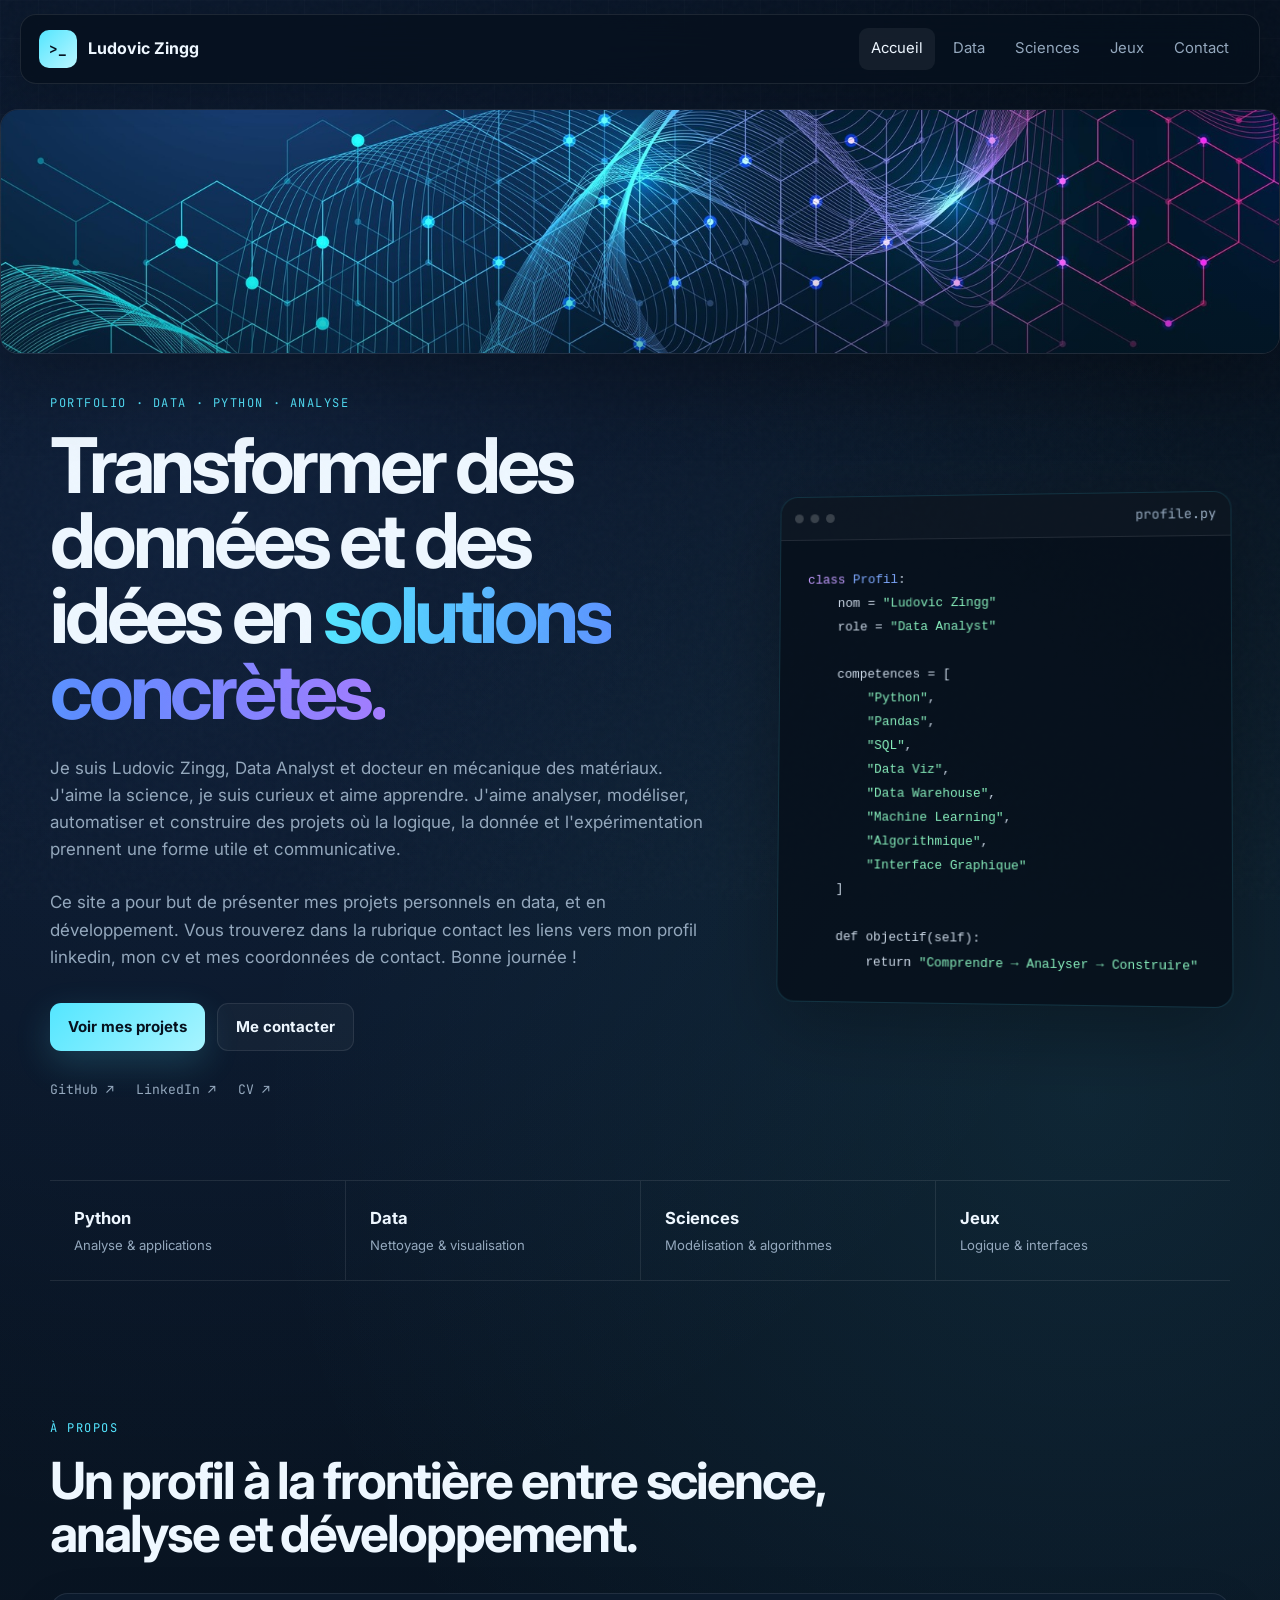
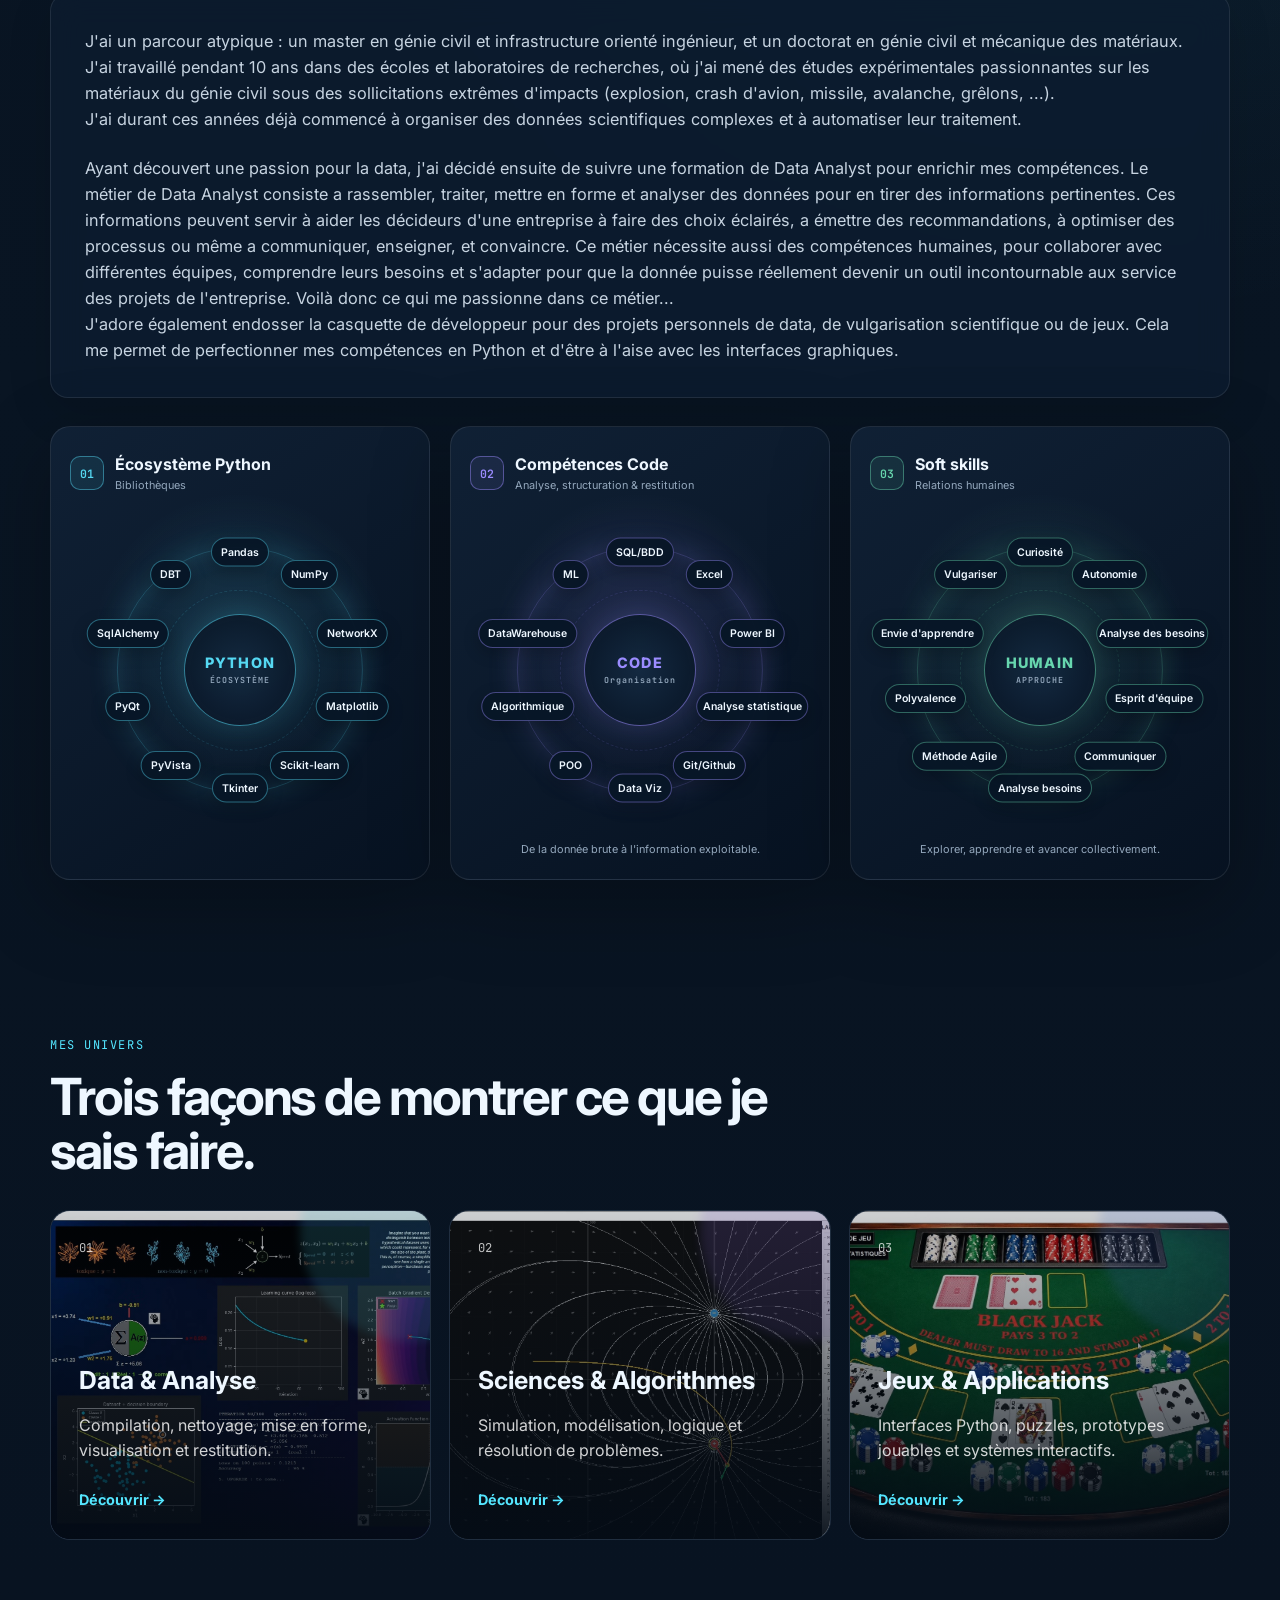
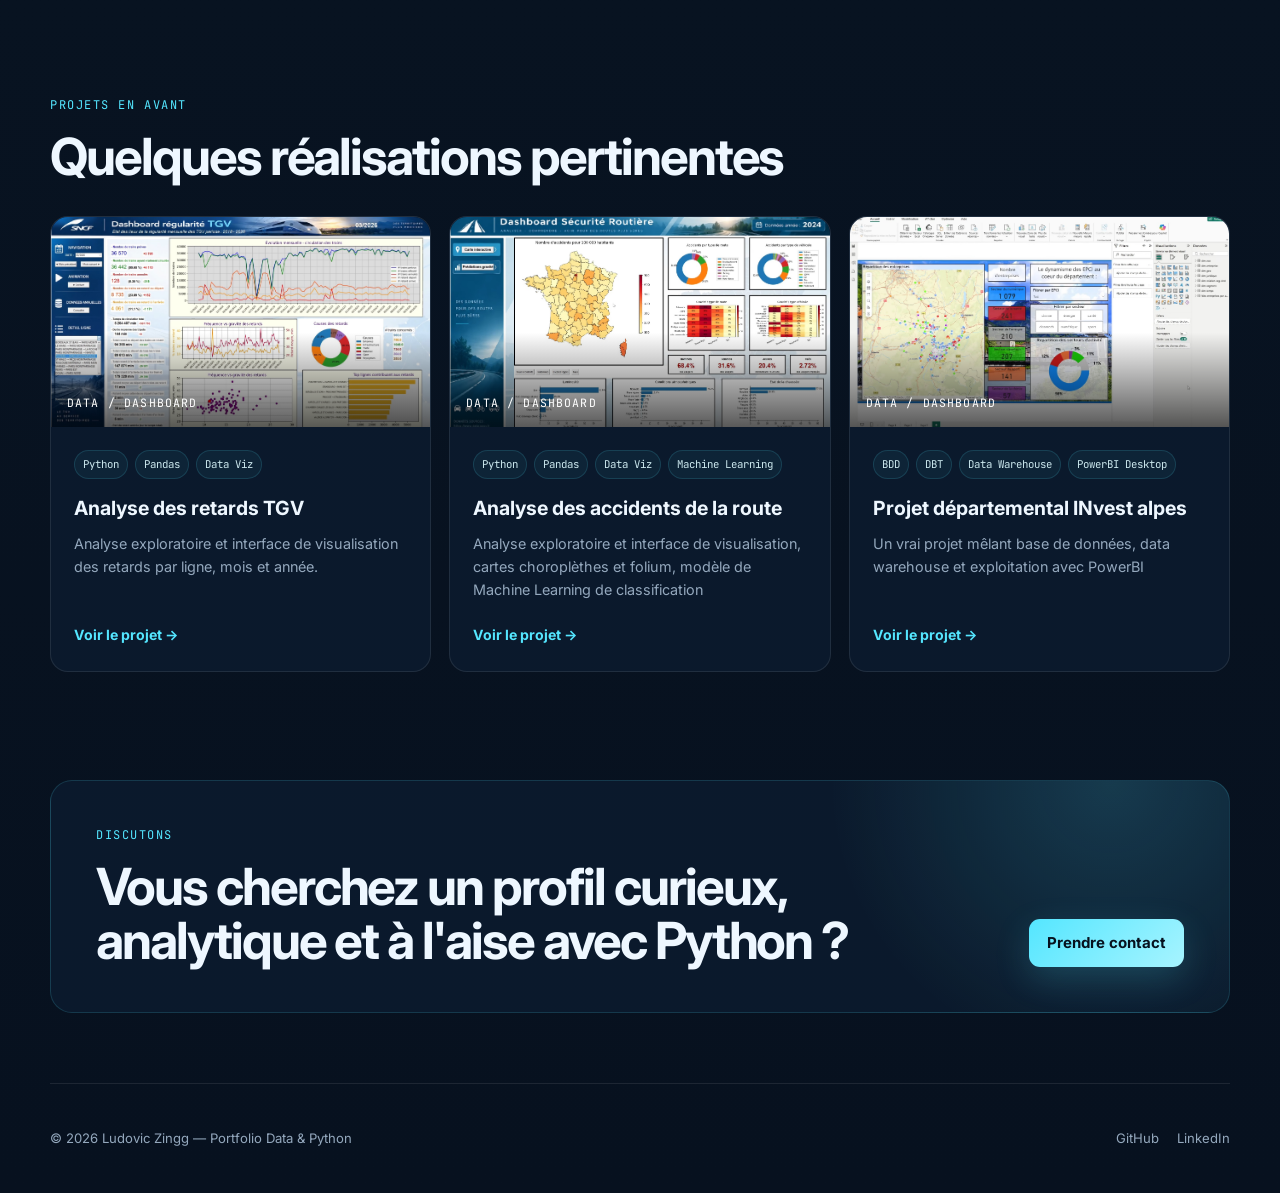
==== commit c14a1316: "Update index.html" ====
--- a/index.html
+++ b/index.html
@@ -115,9 +115,9 @@
             Ayant découvert une passion pour la data, j'ai décidé ensuite de suivre une formation de Data Analyst pour enrichir mes compétences.
             Le métier de Data Analyst consiste a rassembler, traiter, mettre en forme et analyser des données pour en tirer des informations pertinentes. Ces informations peuvent servir à aider 
             les décideurs d'une entreprise à faire des choix éclairés, a émettre des recommandations, à optimiser des processus ou même a communiquer, enseigner, et convaincre. 
-            Ce métier nécessite aussi des compétences humaines, pour collaborer avec différentes équipes, comprendre leurs besoins et s'adapter pour que la data puissent réellement devenir un outil 
-            incontournable aux succès des projets de l'entreprise. Voilà donc ce qui me passionne dans ce métier...
-            <br> J'adore également endosser la casquette de développeur pour des projets personnels de data, de vulgarisation scientifique ou de jeux. Cela me permet de perfectionner mes compétences 
+            Ce métier nécessite aussi des compétences humaines, pour collaborer avec différentes équipes, comprendre leurs besoins et s'adapter pour que la donnée puisse réellement devenir un outil 
+            incontournable aux service des projets de l'entreprise. Voilà donc ce qui me passionne dans ce métier...
+            <br>J'adore également endosser la casquette de développeur pour des projets personnels de data, de vulgarisation scientifique ou de jeux. Cela me permet de perfectionner mes compétences 
             en Python et d'être à l'aise avec les interfaces graphiques.
             
           </p>
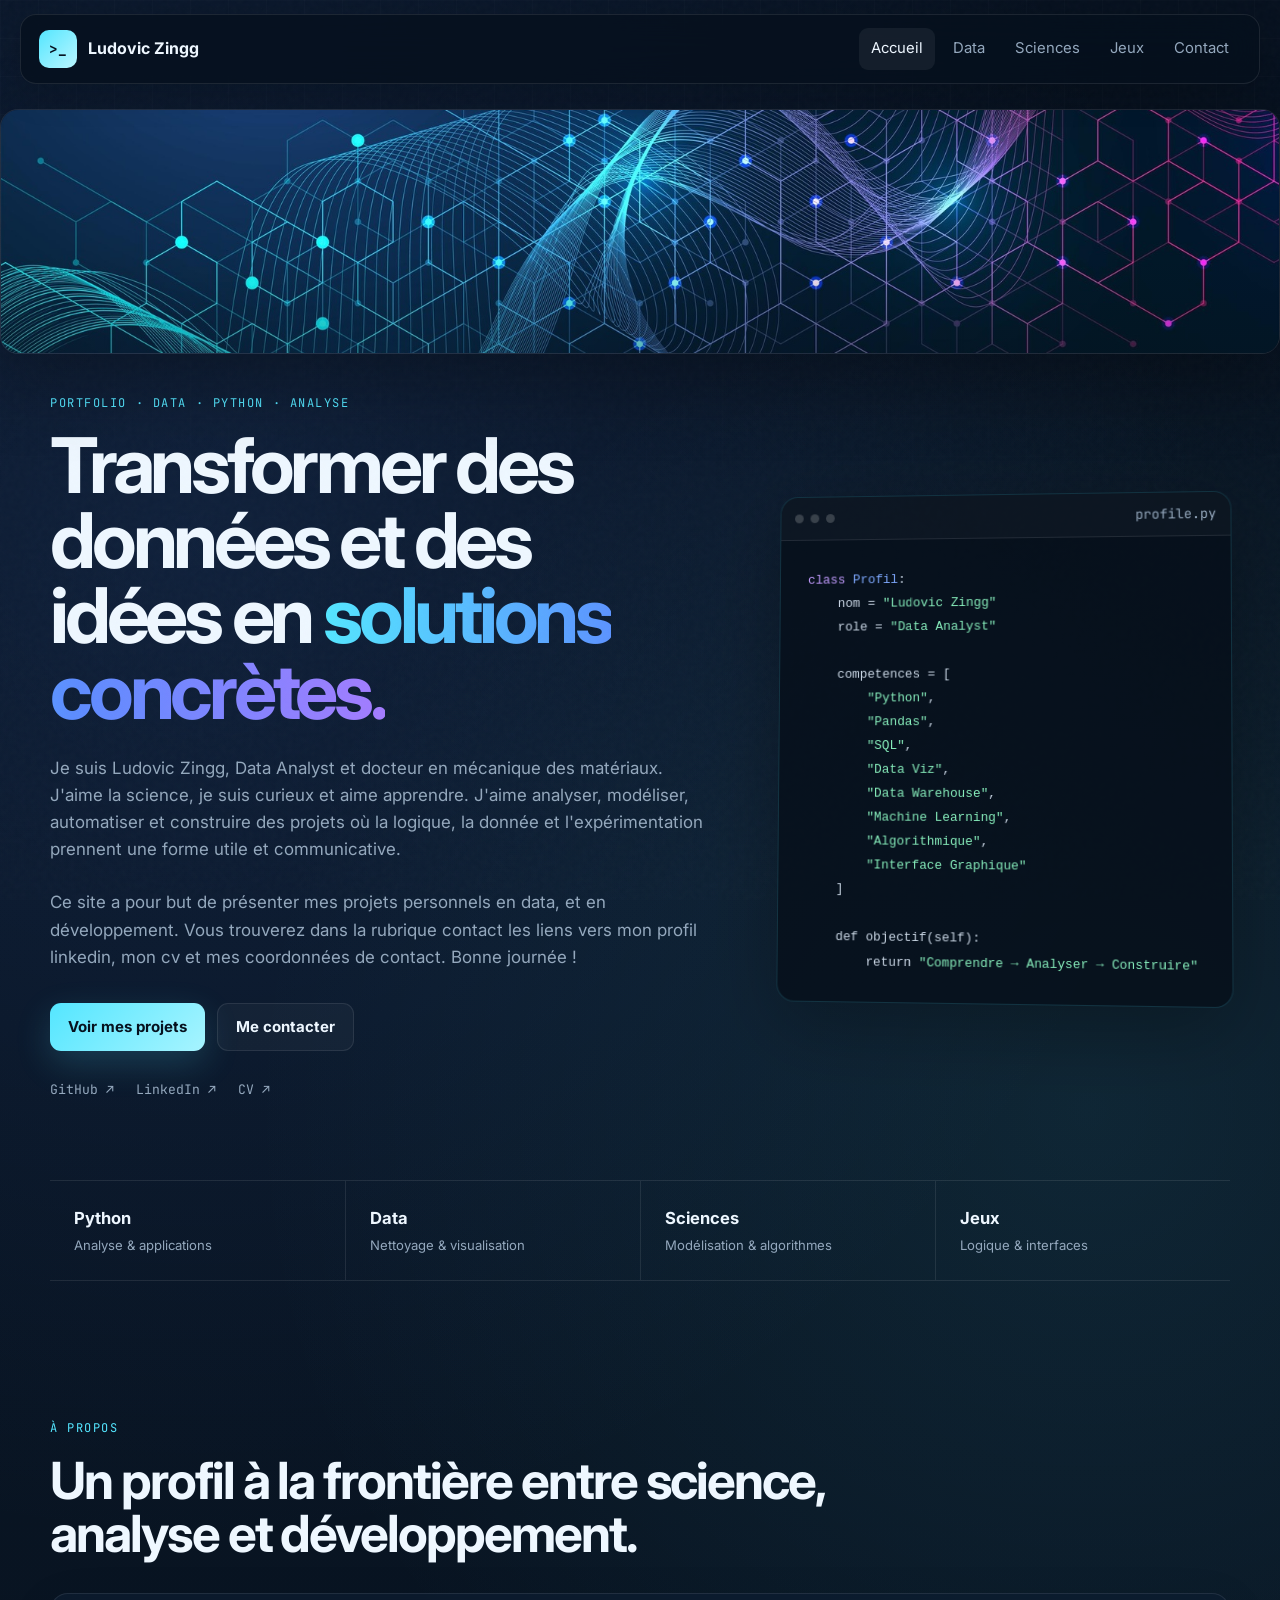
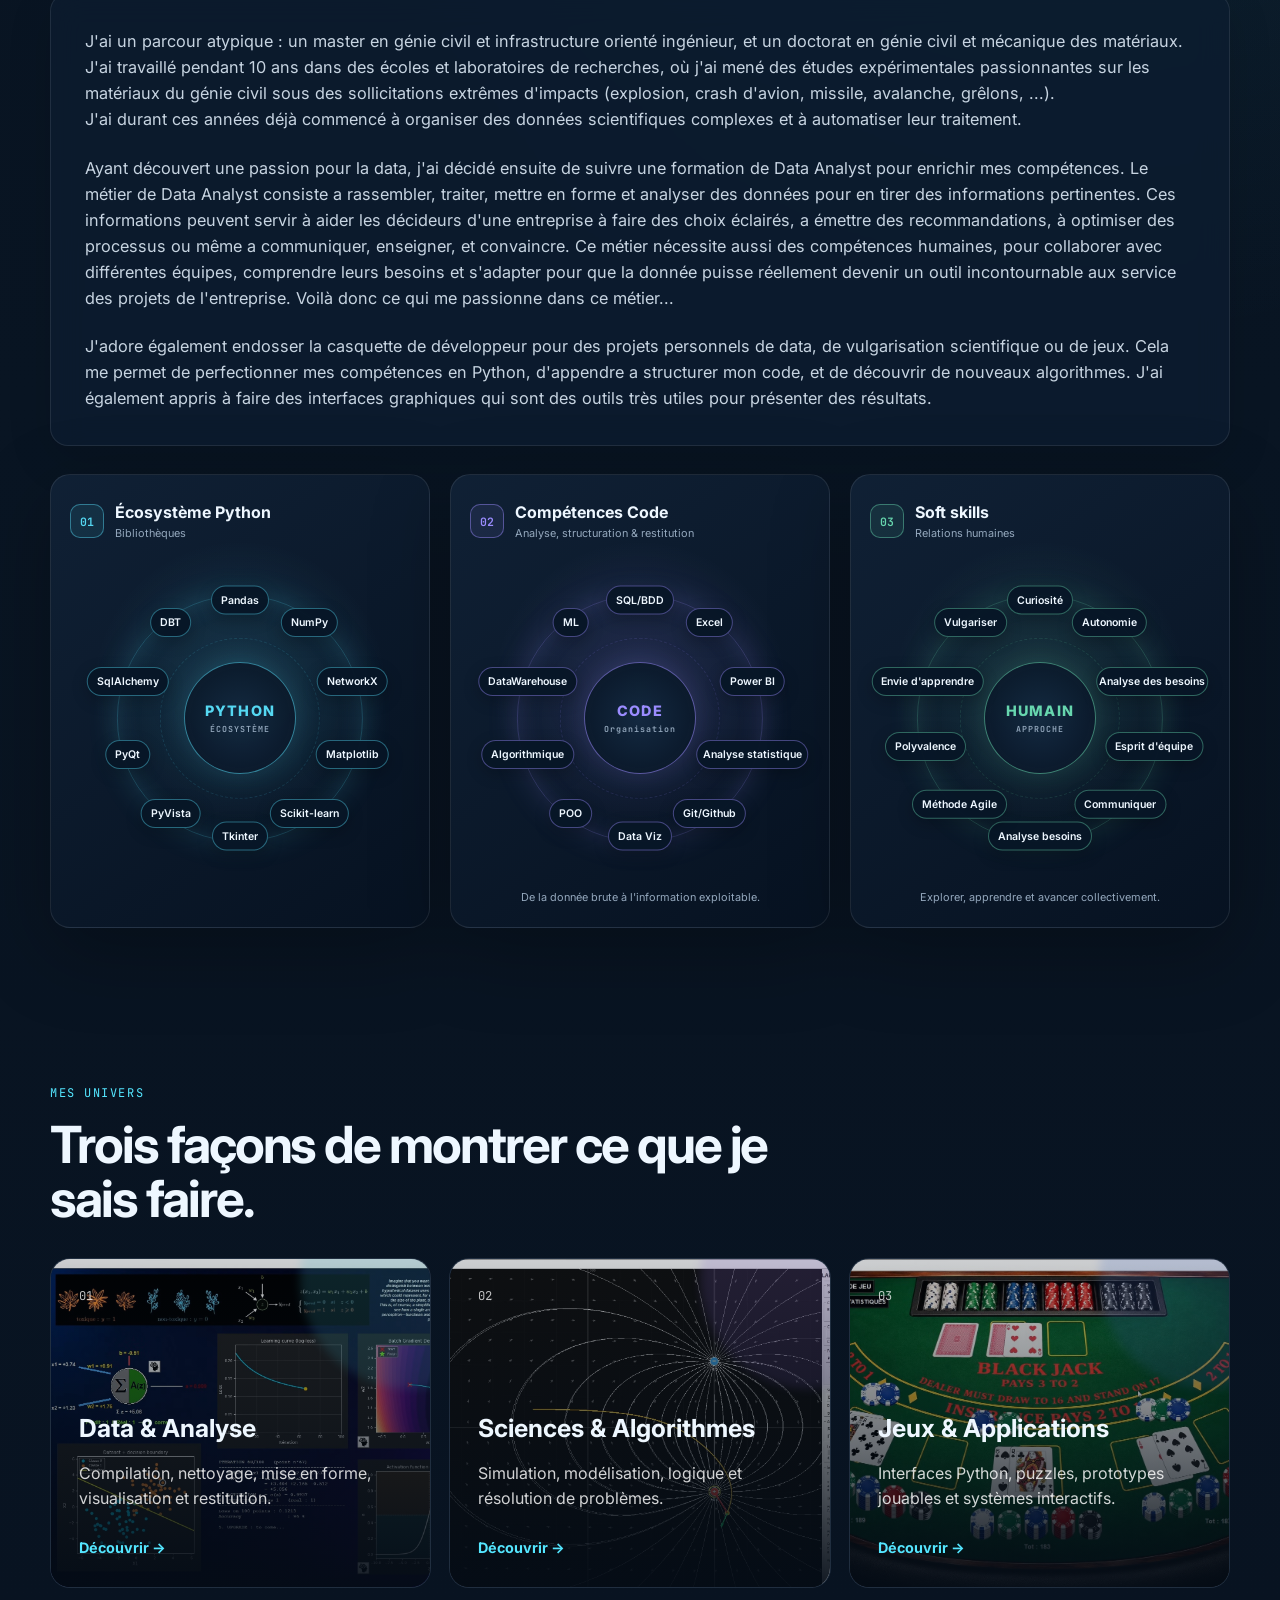
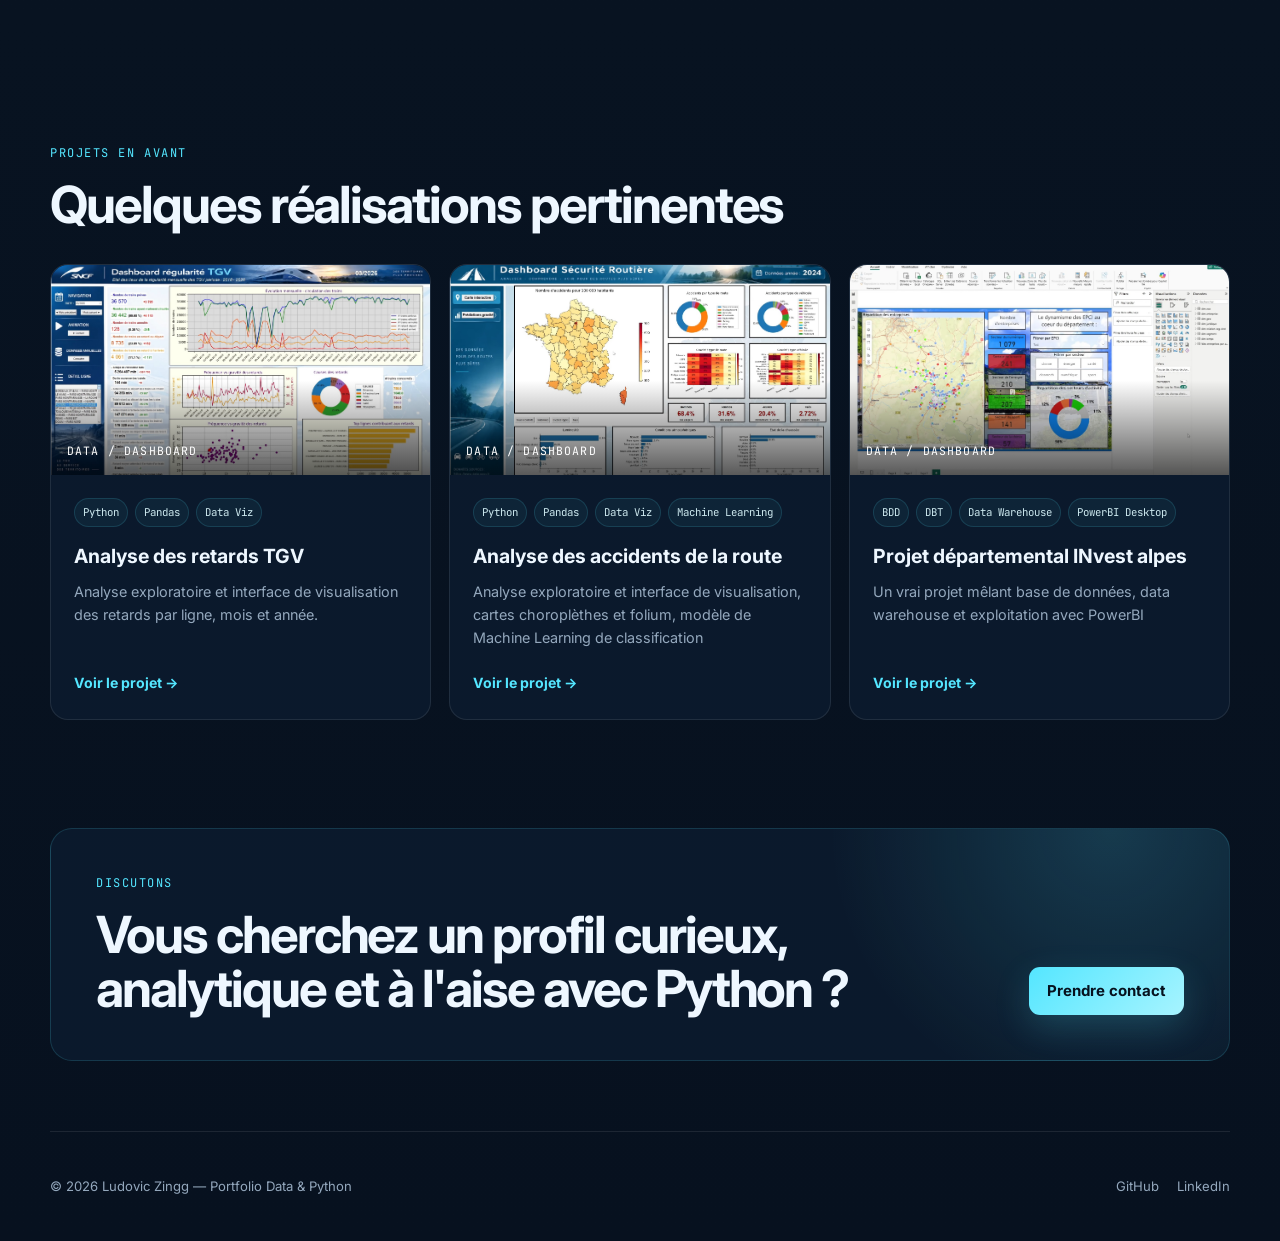
==== commit 5aa4385a: "Update index.html" ====
--- a/index.html
+++ b/index.html
@@ -117,9 +117,11 @@
             les décideurs d'une entreprise à faire des choix éclairés, a émettre des recommandations, à optimiser des processus ou même a communiquer, enseigner, et convaincre. 
             Ce métier nécessite aussi des compétences humaines, pour collaborer avec différentes équipes, comprendre leurs besoins et s'adapter pour que la donnée puisse réellement devenir un outil 
             incontournable aux service des projets de l'entreprise. Voilà donc ce qui me passionne dans ce métier...
-            <br>J'adore également endosser la casquette de développeur pour des projets personnels de data, de vulgarisation scientifique ou de jeux. Cela me permet de perfectionner mes compétences 
-            en Python et d'être à l'aise avec les interfaces graphiques.
-            
+          </p>
+          <p>
+            J'adore également endosser la casquette de développeur pour des projets personnels de data, de vulgarisation scientifique ou de jeux. Cela me permet de perfectionner mes compétences 
+            en Python, d'appendre a structurer mon code, et de découvrir de nouveaux algorithmes. J'ai également appris à faire des interfaces graphiques qui sont des outils très utiles pour présenter 
+            des résultats.            
           </p>
         </div>
 
